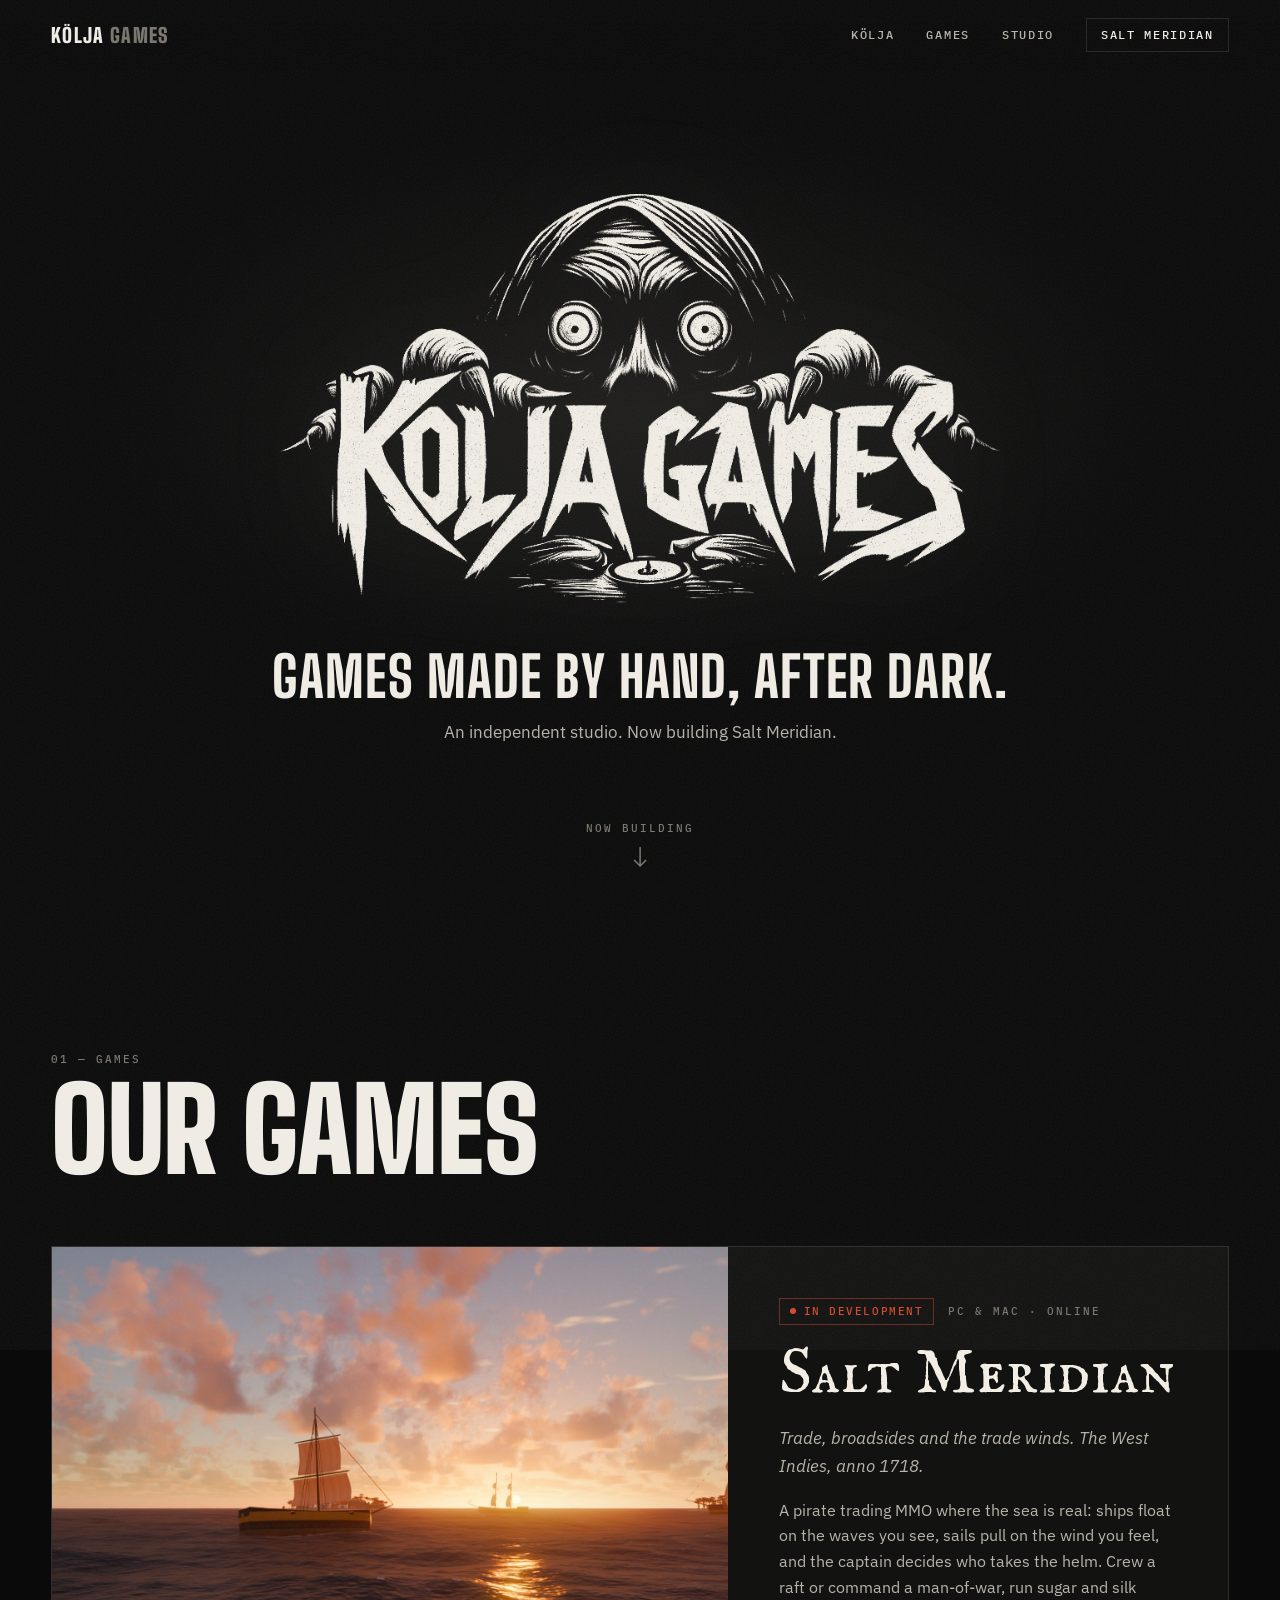
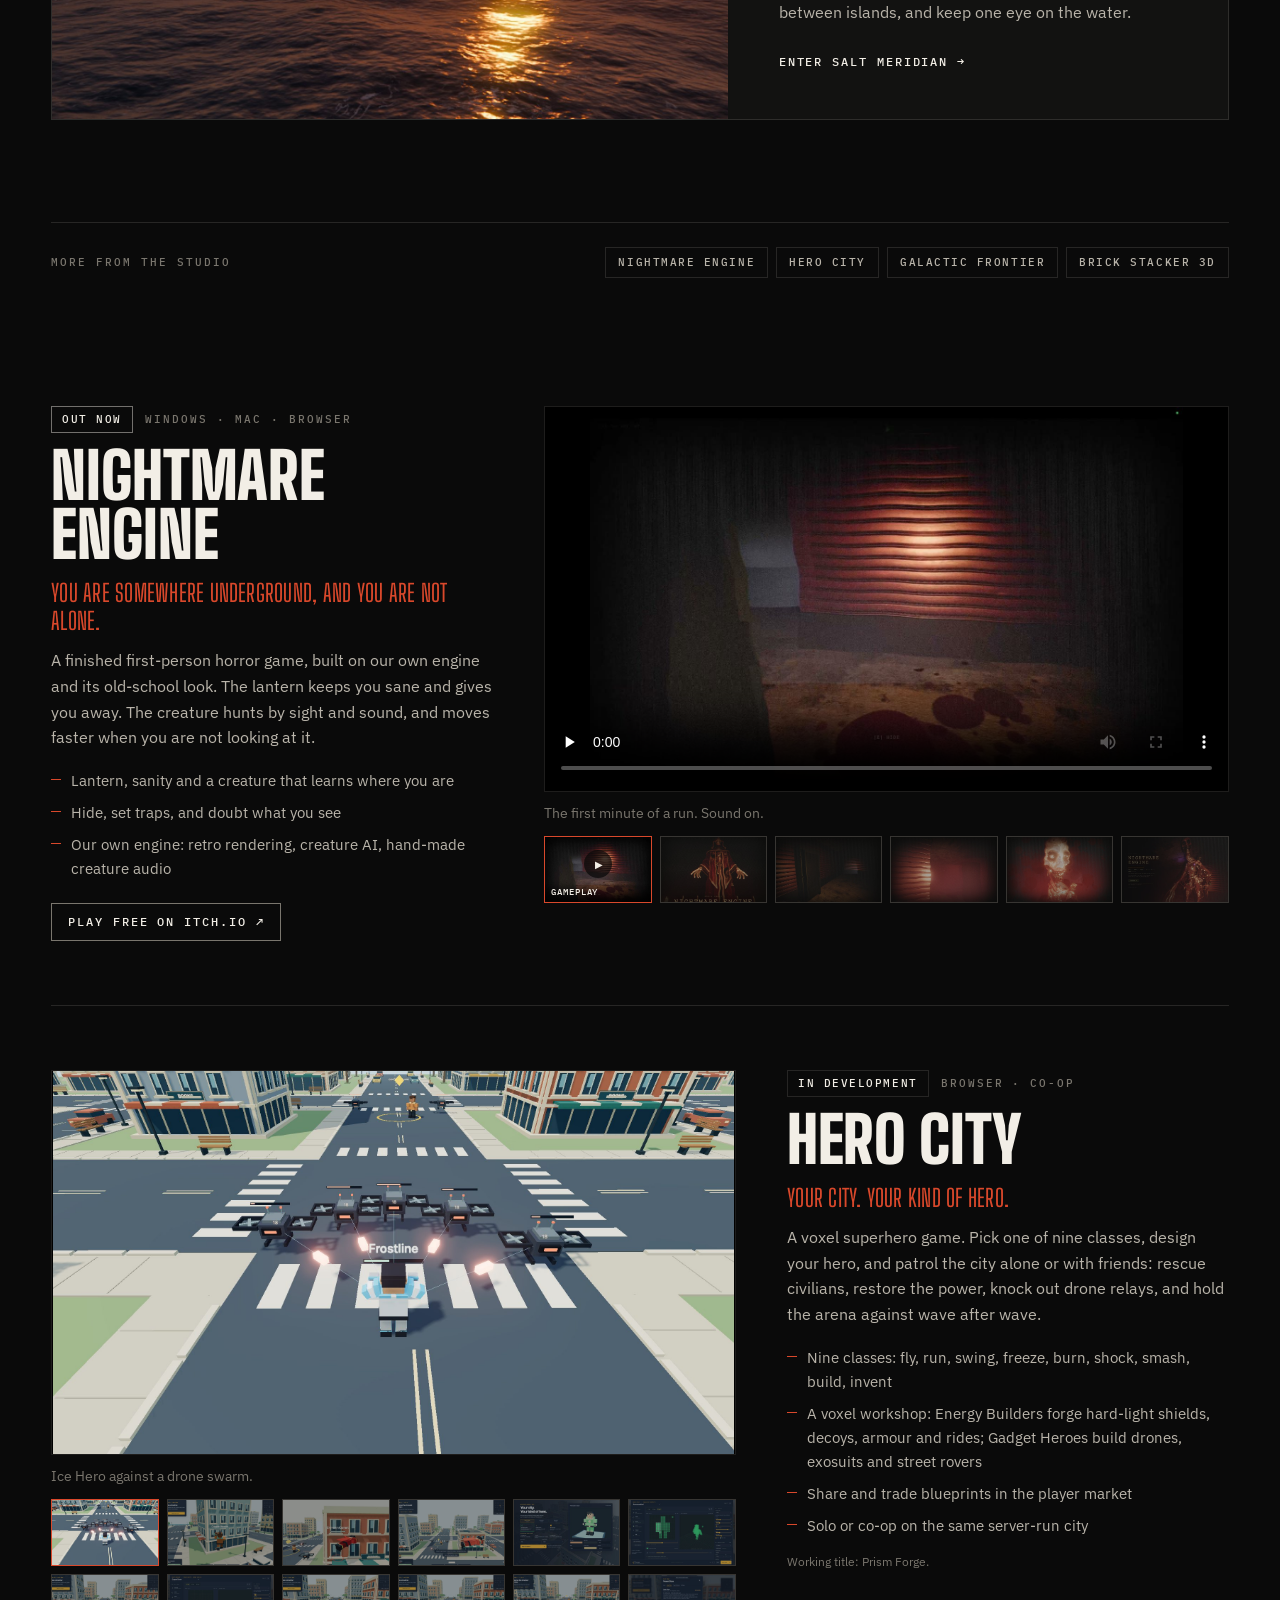
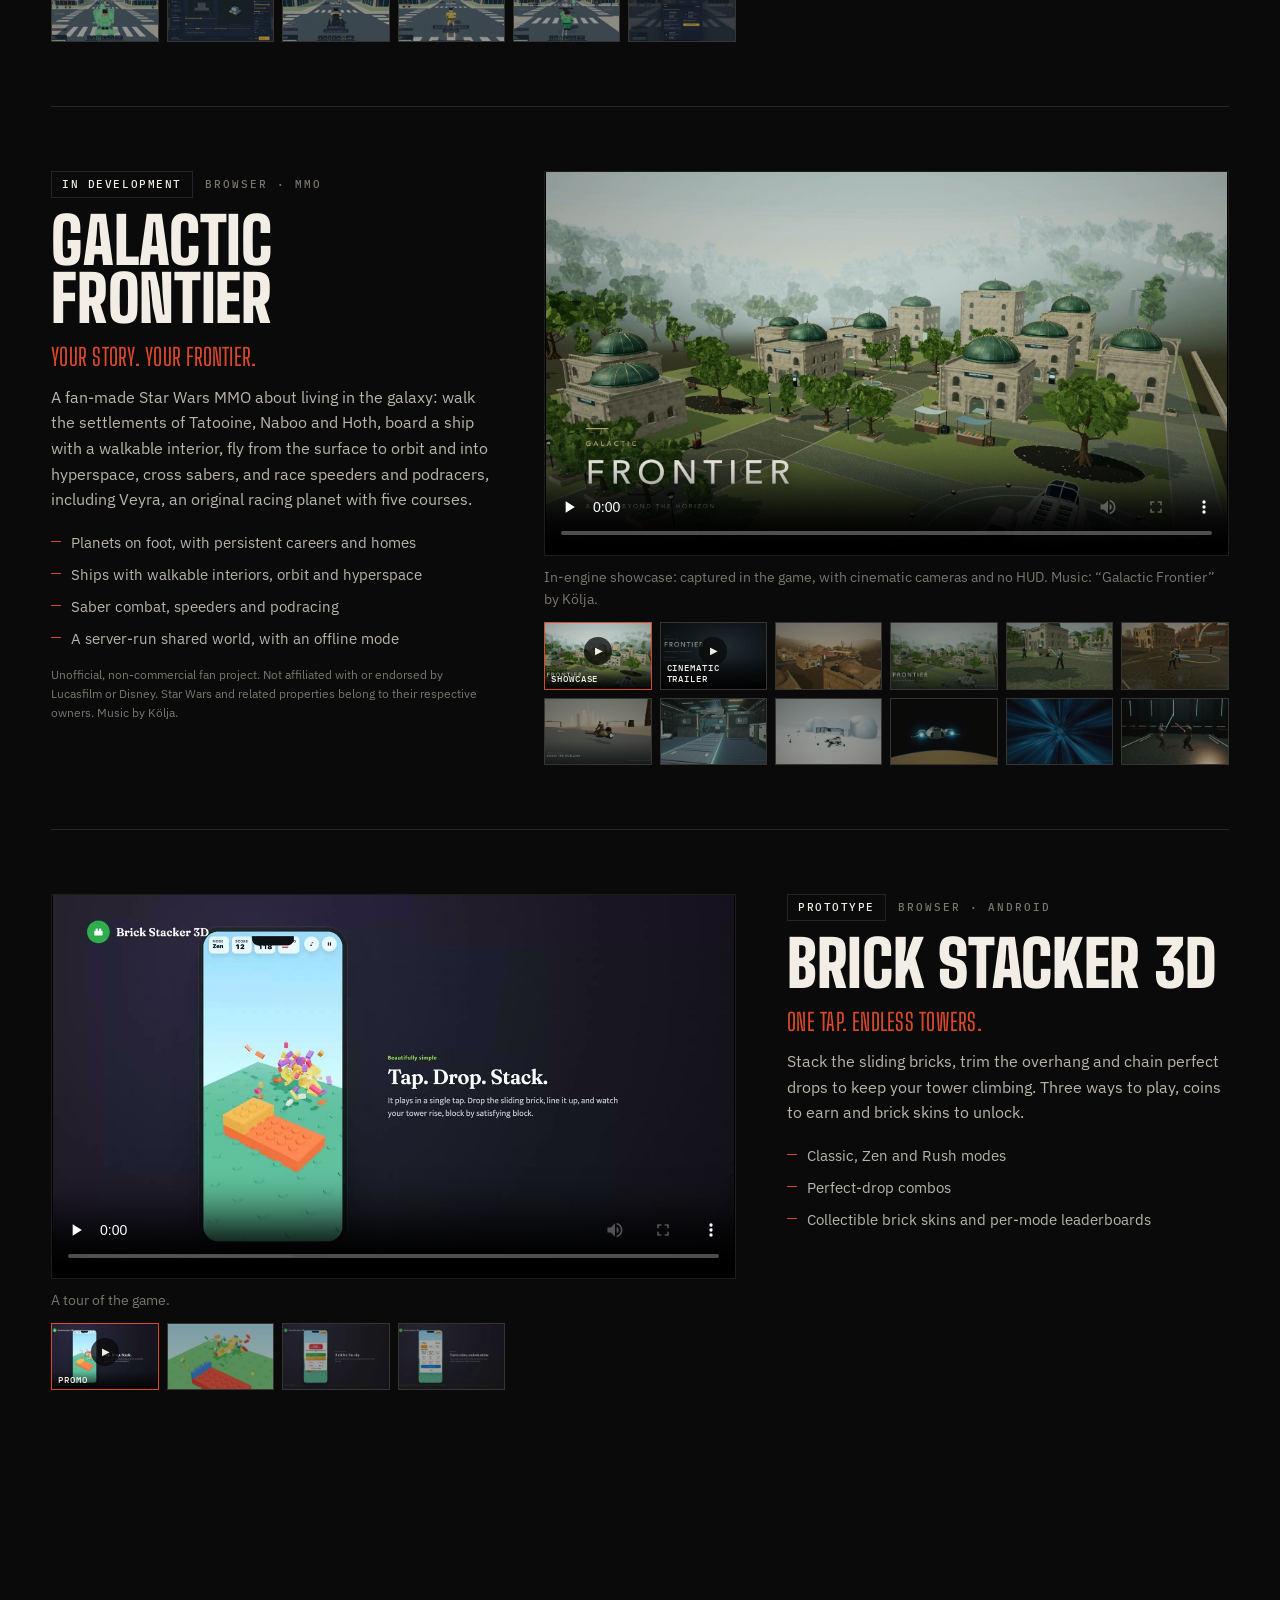
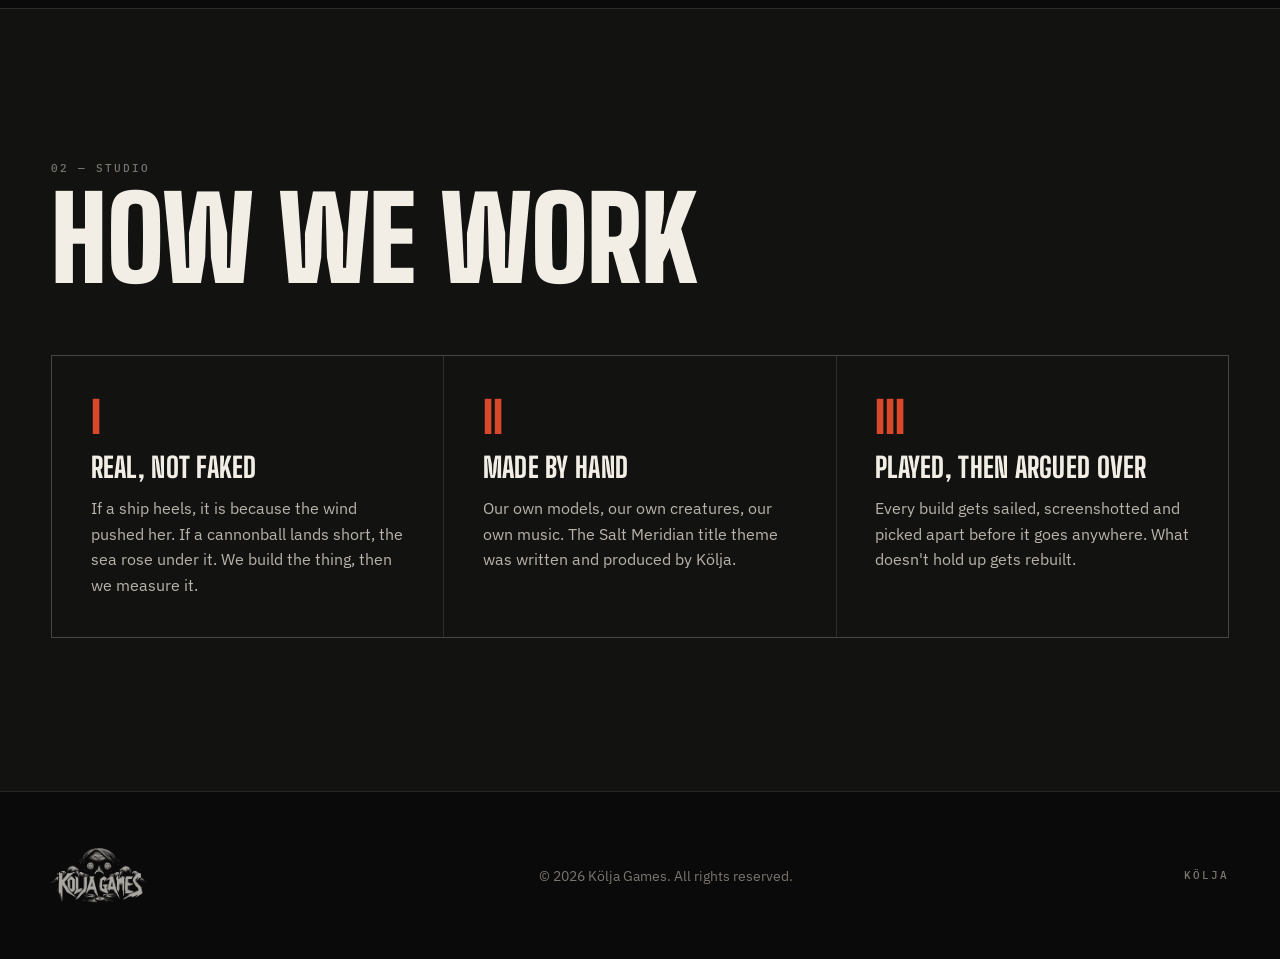
==== games/index.html @ cd52a969 "Kölja homepage: the record plays the label's releases; label at /records/, games at /games/ - /: new" ====
<!doctype html>
<html lang="en">
<head>
<meta charset="utf-8">
<meta name="viewport" content="width=device-width, initial-scale=1">
<title>Kölja Games</title>
<meta name="description" content="Kölja Games is an independent game studio. Now building Salt Meridian, a pirate trading MMO set in the West Indies of 1718. Also: Nightmare Engine, out now.">
<meta property="og:title" content="Kölja Games">
<meta property="og:description" content="Independent games, made by hand, after dark. Now building Salt Meridian.">
<meta property="og:image" content="assets/brand/og.jpg">
<meta name="theme-color" content="#0a0a0a">
<link rel="icon" href="assets/brand/favicon.png">
<link rel="preconnect" href="https://fonts.googleapis.com">
<link rel="preconnect" href="https://fonts.gstatic.com" crossorigin>
<link href="https://fonts.googleapis.com/css2?family=Big+Shoulders+Display:wght@500;800;900&family=IBM+Plex+Mono:wght@400;500&family=IBM+Plex+Sans:ital,wght@0,400;0,500;1,400&display=swap" rel="stylesheet">
<link rel="stylesheet" href="assets/studio.css">
</head>
<body>
<div class="grain" aria-hidden="true"></div>

<header class="nav">
  <a class="nav__mark" href="./">Kölja<span>Games</span></a>
  <nav>
    <a href="../">Kölja</a>
    <a href="#games">Games</a>
    <a href="#studio">Studio</a>
    <a href="salt-meridian/" class="nav__cta">Salt Meridian</a>
  </nav>
</header>

<main>
  <section class="hero" aria-label="Kölja Games">
    <img class="hero__logo" src="assets/brand/kolja-games-logo.png" alt="Kölja Games" width="865" height="492">
    <p class="hero__line">Games made by hand, after dark.</p>
    <p class="hero__sub">An independent studio. Now building Salt Meridian.</p>
    <a class="hero__down" href="#games" aria-label="Scroll to games">
      <span class="label">Now building</span>
      <svg width="14" height="22" viewBox="0 0 14 22" aria-hidden="true"><path d="M7 1v19M1 14l6 6 6-6" fill="none" stroke="currentColor" stroke-width="1.5"/></svg>
    </a>
  </section>

  <section id="games" class="games">
    <div class="section-head">
      <span class="label">01 — Games</span>
      <h2>Our games</h2>
    </div>

    <a class="feature" href="salt-meridian/">
      <div class="feature__media">
        <img src="salt-meridian/media/shots/dusk.jpg" alt="A sloop under sail at dusk, more ships on the horizon" loading="lazy">
      </div>
      <div class="feature__body">
        <div class="feature__meta">
          <span class="chip chip--live">In development</span>
          <span class="label">PC &amp; Mac · Online</span>
        </div>
        <h3 class="feature__title">Salt Meridian</h3>
        <p class="feature__tag">Trade, broadsides and the trade winds. The West Indies, anno&nbsp;1718.</p>
        <p class="feature__text">A pirate trading MMO where the sea is real: ships float on the waves you see, sails pull on the wind you feel, and the captain decides who takes the helm. Crew a raft or command a man-of-war, run sugar and silk between islands, and keep one eye on the water.</p>
        <span class="feature__go">Enter Salt Meridian <span aria-hidden="true">→</span></span>
      </div>
    </a>

    <div class="more">
      <div class="more__head"><span class="label">More from the studio</span>
        <nav class="more__nav" aria-label="Games"><a href="#nightmare-engine">Nightmare Engine</a><a href="#hero-city">Hero City</a><a href="#galactic-frontier">Galactic Frontier</a><a href="#brick-stacker">Brick Stacker 3D</a></nav>
      </div>
      <article class="game" id="nightmare-engine">
        <div class="game__info">
          <div class="game__meta"><span class="chip chip--done">Out now</span><span class="label">Windows · Mac · Browser</span></div>
          <h3 class="game__title">Nightmare Engine</h3>
          <p class="game__lede">You are somewhere underground, and you are not alone.</p>
          <p class="game__text">A finished first-person horror game, built on our own engine and its old-school look. The lantern keeps you sane and gives you away. The creature hunts by sight and sound, and moves faster when you are not looking at it.</p>
          <ul class="game__points"><li>Lantern, sanity and a creature that learns where you are</li><li>Hide, set traps, and doubt what you see</li><li>Our own engine: retro rendering, creature AI, hand-made creature audio</li></ul>
          <a class="game__go" href="https://koljagames.itch.io/nightmare-engine" target="_blank" rel="noopener">Play free on itch.io <span aria-hidden="true">↗</span></a>
        </div>
        <div class="game__media" data-viewer>
          <div class="viewer"><video controls playsinline preload="none" poster="assets/games/nightmare-engine/video-poster.jpg"><source src="assets/games/nightmare-engine/gameplay.mp4" type="video/mp4"></video></div>
          <p class="viewer__cap">The first minute of a run. Sound on.</p>
          <div class="thumbs"><button class="thumb" type="button" data-type="vid" data-src="assets/games/nightmare-engine/gameplay.mp4" data-cap="The first minute of a run. Sound on." data-poster="assets/games/nightmare-engine/video-poster.jpg" aria-pressed="true" aria-label="Gameplay"><img src="assets/games/nightmare-engine/video-poster-sm.jpg" alt="" loading="lazy"><span class="thumb__play" aria-hidden="true">▶</span><span class="thumb__label">Gameplay</span></button><button class="thumb" type="button" data-type="img" data-src="assets/games/nightmare-engine/cover.jpg" data-cap="Key art." aria-pressed="false" aria-label="Key art."><img src="assets/games/nightmare-engine/cover-sm.jpg" alt="" loading="lazy"></button><button class="thumb" type="button" data-type="img" data-src="assets/games/nightmare-engine/screenshot-2.jpg" data-cap="Somewhere underground." aria-pressed="false" aria-label="Somewhere underground."><img src="assets/games/nightmare-engine/screenshot-2-sm.jpg" alt="" loading="lazy"></button><button class="thumb" type="button" data-type="img" data-src="assets/games/nightmare-engine/screenshot-3.jpg" data-cap="The lantern holds the dark back. Not for long." aria-pressed="false" aria-label="The lantern holds the dark back. Not for long."><img src="assets/games/nightmare-engine/screenshot-3-sm.jpg" alt="" loading="lazy"></button><button class="thumb" type="button" data-type="img" data-src="assets/games/nightmare-engine/screenshot-4.jpg" data-cap="It found you." aria-pressed="false" aria-label="It found you."><img src="assets/games/nightmare-engine/screenshot-4-sm.jpg" alt="" loading="lazy"></button><button class="thumb" type="button" data-type="img" data-src="assets/games/nightmare-engine/screenshot-1.jpg" data-cap="The title screen." aria-pressed="false" aria-label="The title screen."><img src="assets/games/nightmare-engine/screenshot-1-sm.jpg" alt="" loading="lazy"></button></div>
        </div>
      </article>
      <article class="game game--flip" id="hero-city">
        <div class="game__info">
          <div class="game__meta"><span class="chip">In development</span><span class="label">Browser · Co-op</span></div>
          <h3 class="game__title">Hero City</h3>
          <p class="game__lede">Your city. Your kind of hero.</p>
          <p class="game__text">A voxel superhero game. Pick one of nine classes, design your hero, and patrol the city alone or with friends: rescue civilians, restore the power, knock out drone relays, and hold the arena against wave after wave.</p>
          <ul class="game__points"><li>Nine classes: fly, run, swing, freeze, burn, shock, smash, build, invent</li><li>A voxel workshop: Energy Builders forge hard-light shields, decoys, armour and rides; Gadget Heroes build drones, exosuits and street rovers</li><li>Share and trade blueprints in the player market</li><li>Solo or co-op on the same server-run city</li></ul>
          <p class="game__fine">Working title: Prism Forge.</p>
        </div>
        <div class="game__media" data-viewer>
          <div class="viewer"><img src="assets/games/hero-city/freezing-breath.jpg" alt="Ice Hero against a drone swarm." loading="lazy"></div>
          <p class="viewer__cap">Ice Hero against a drone swarm.</p>
          <div class="thumbs"><button class="thumb" type="button" data-type="img" data-src="assets/games/hero-city/freezing-breath.jpg" data-cap="Ice Hero against a drone swarm." aria-pressed="true" aria-label="Ice Hero against a drone swarm."><img src="assets/games/hero-city/freezing-breath-sm.jpg" alt="" loading="lazy"></button><button class="thumb" type="button" data-type="img" data-src="assets/games/hero-city/web-swing.jpg" data-cap="Web Slinger: anchor to a building, swing, let go." aria-pressed="false" aria-label="Web Slinger: anchor to a building, swing, let go."><img src="assets/games/hero-city/web-swing-sm.jpg" alt="" loading="lazy"></button><button class="thumb" type="button" data-type="img" data-src="assets/games/hero-city/dive-bomb.jpg" data-cap="Flying Hero, Dive Bomb." aria-pressed="false" aria-label="Flying Hero, Dive Bomb."><img src="assets/games/hero-city/dive-bomb-sm.jpg" alt="" loading="lazy"></button><button class="thumb" type="button" data-type="img" data-src="assets/games/hero-city/flight.jpg" data-cap="Flight over Brightwater City." aria-pressed="false" aria-label="Flight over Brightwater City."><img src="assets/games/hero-city/flight-sm.jpg" alt="" loading="lazy"></button><button class="thumb" type="button" data-type="img" data-src="assets/games/hero-city/creator.jpg" data-cap="The character creator." aria-pressed="false" aria-label="The character creator."><img src="assets/games/hero-city/creator-sm.jpg" alt="" loading="lazy"></button><button class="thumb" type="button" data-type="img" data-src="assets/games/hero-city/forge.jpg" data-cap="The voxel workshop: draw a construct slice by slice, animate it, give it damage, lifetime and gravity." aria-pressed="false" aria-label="The voxel workshop: draw a construct slice by slice, animate it, give it damage, lifetime and gravity."><img src="assets/games/hero-city/forge-sm.jpg" alt="" loading="lazy"></button><button class="thumb" type="button" data-type="img" data-src="assets/games/hero-city/construct-ride.jpg" data-cap="A hard-light construct ride." aria-pressed="false" aria-label="A hard-light construct ride."><img src="assets/games/hero-city/construct-ride-sm.jpg" alt="" loading="lazy"></button><button class="thumb" type="button" data-type="img" data-src="assets/games/hero-city/gadget-workshop.jpg" data-cap="Gadget Hero workshop: a street rover." aria-pressed="false" aria-label="Gadget Hero workshop: a street rover."><img src="assets/games/hero-city/gadget-workshop-sm.jpg" alt="" loading="lazy"></button><button class="thumb" type="button" data-type="img" data-src="assets/games/hero-city/driving.jpg" data-cap="Driving the rover through the city." aria-pressed="false" aria-label="Driving the rover through the city."><img src="assets/games/hero-city/driving-sm.jpg" alt="" loading="lazy"></button><button class="thumb" type="button" data-type="img" data-src="assets/games/hero-city/speedster.jpg" data-cap="Speedster." aria-pressed="false" aria-label="Speedster."><img src="assets/games/hero-city/speedster-sm.jpg" alt="" loading="lazy"></button><button class="thumb" type="button" data-type="img" data-src="assets/games/hero-city/co-op.jpg" data-cap="Co-op: two heroes, one patrol." aria-pressed="false" aria-label="Co-op: two heroes, one patrol."><img src="assets/games/hero-city/co-op-sm.jpg" alt="" loading="lazy"></button><button class="thumb" type="button" data-type="img" data-src="assets/games/hero-city/store.jpg" data-cap="The blueprint market." aria-pressed="false" aria-label="The blueprint market."><img src="assets/games/hero-city/store-sm.jpg" alt="" loading="lazy"></button></div>
        </div>
      </article>
      <article class="game" id="galactic-frontier">
        <div class="game__info">
          <div class="game__meta"><span class="chip">In development</span><span class="label">Browser · MMO</span></div>
          <h3 class="game__title">Galactic Frontier</h3>
          <p class="game__lede">Your story. Your frontier.</p>
          <p class="game__text">A fan-made Star Wars MMO about living in the galaxy: walk the settlements of Tatooine, Naboo and Hoth, board a ship with a walkable interior, fly from the surface to orbit and into hyperspace, cross sabers, and race speeders and podracers, including Veyra, an original racing planet with five courses.</p>
          <ul class="game__points"><li>Planets on foot, with persistent careers and homes</li><li>Ships with walkable interiors, orbit and hyperspace</li><li>Saber combat, speeders and podracing</li><li>A server-run shared world, with an offline mode</li></ul>
          <p class="game__fine">Unofficial, non-commercial fan project. Not affiliated with or endorsed by Lucasfilm or Disney. Star Wars and related properties belong to their respective owners. Music by Kölja.</p>
        </div>
        <div class="game__media" data-viewer>
          <div class="viewer"><video controls playsinline preload="none" poster="assets/games/galactic-frontier/poster.jpg"><source src="assets/games/galactic-frontier/showcase.mp4" type="video/mp4"></video></div>
          <p class="viewer__cap">In-engine showcase: captured in the game, with cinematic cameras and no HUD. Music: “Galactic Frontier” by Kölja.</p>
          <div class="thumbs"><button class="thumb" type="button" data-type="vid" data-src="assets/games/galactic-frontier/showcase.mp4" data-cap="In-engine showcase: captured in the game, with cinematic cameras and no HUD. Music: “Galactic Frontier” by Kölja." data-poster="assets/games/galactic-frontier/poster.jpg" aria-pressed="true" aria-label="Showcase"><img src="assets/games/galactic-frontier/poster-sm.jpg" alt="" loading="lazy"><span class="thumb__play" aria-hidden="true">▶</span><span class="thumb__label">Showcase</span></button><button class="thumb" type="button" data-type="vid" data-src="assets/games/galactic-frontier/cinematic-trailer.mp4" data-cap="Cinematic trailer: a vision piece made with the game’s art. Some scenes are staged for film and are not current gameplay. Music: “Hyperdrive Duel” by Kölja." data-poster="assets/games/galactic-frontier/cinematic-poster.jpg" aria-pressed="false" aria-label="Cinematic trailer"><img src="assets/games/galactic-frontier/cinematic-poster-sm.jpg" alt="" loading="lazy"><span class="thumb__play" aria-hidden="true">▶</span><span class="thumb__label">Cinematic trailer</span></button><button class="thumb" type="button" data-type="img" data-src="assets/games/galactic-frontier/desert-town.jpg" data-cap="A desert settlement." aria-pressed="false" aria-label="A desert settlement."><img src="assets/games/galactic-frontier/desert-town-sm.jpg" alt="" loading="lazy"></button><button class="thumb" type="button" data-type="img" data-src="assets/games/galactic-frontier/naboo.jpg" data-cap="Naboo." aria-pressed="false" aria-label="Naboo."><img src="assets/games/galactic-frontier/naboo-sm.jpg" alt="" loading="lazy"></button><button class="thumb" type="button" data-type="img" data-src="assets/games/galactic-frontier/saber.jpg" data-cap="Saber drawn in the plaza." aria-pressed="false" aria-label="Saber drawn in the plaza."><img src="assets/games/galactic-frontier/saber-sm.jpg" alt="" loading="lazy"></button><button class="thumb" type="button" data-type="img" data-src="assets/games/galactic-frontier/sparring.jpg" data-cap="The sparring court." aria-pressed="false" aria-label="The sparring court."><img src="assets/games/galactic-frontier/sparring-sm.jpg" alt="" loading="lazy"></button><button class="thumb" type="button" data-type="img" data-src="assets/games/galactic-frontier/speeder.jpg" data-cap="Speeders." aria-pressed="false" aria-label="Speeders."><img src="assets/games/galactic-frontier/speeder-sm.jpg" alt="" loading="lazy"></button><button class="thumb" type="button" data-type="img" data-src="assets/games/galactic-frontier/ship-interior.jpg" data-cap="Aboard: the ship’s walkable interior." aria-pressed="false" aria-label="Aboard: the ship’s walkable interior."><img src="assets/games/galactic-frontier/ship-interior-sm.jpg" alt="" loading="lazy"></button><button class="thumb" type="button" data-type="img" data-src="assets/games/galactic-frontier/ice-world.jpg" data-cap="Hoth." aria-pressed="false" aria-label="Hoth."><img src="assets/games/galactic-frontier/ice-world-sm.jpg" alt="" loading="lazy"></button><button class="thumb" type="button" data-type="img" data-src="assets/games/galactic-frontier/orbit.jpg" data-cap="In orbit." aria-pressed="false" aria-label="In orbit."><img src="assets/games/galactic-frontier/orbit-sm.jpg" alt="" loading="lazy"></button><button class="thumb" type="button" data-type="img" data-src="assets/games/galactic-frontier/hyperspace.jpg" data-cap="Hyperspace." aria-pressed="false" aria-label="Hyperspace."><img src="assets/games/galactic-frontier/hyperspace-sm.jpg" alt="" loading="lazy"></button><button class="thumb" type="button" data-type="img" data-src="assets/games/galactic-frontier/duel.jpg" data-cap="From the cinematic trailer." aria-pressed="false" aria-label="From the cinematic trailer."><img src="assets/games/galactic-frontier/duel-sm.jpg" alt="" loading="lazy"></button></div>
        </div>
      </article>
      <article class="game game--flip" id="brick-stacker">
        <div class="game__info">
          <div class="game__meta"><span class="chip">Prototype</span><span class="label">Browser · Android</span></div>
          <h3 class="game__title">Brick Stacker 3D</h3>
          <p class="game__lede">One tap. Endless towers.</p>
          <p class="game__text">Stack the sliding bricks, trim the overhang and chain perfect drops to keep your tower climbing. Three ways to play, coins to earn and brick skins to unlock.</p>
          <ul class="game__points"><li>Classic, Zen and Rush modes</li><li>Perfect-drop combos</li><li>Collectible brick skins and per-mode leaderboards</li></ul>
        </div>
        <div class="game__media" data-viewer>
          <div class="viewer"><video controls playsinline preload="none" poster="assets/games/brick-stacker/tap-drop-stack.jpg"><source src="assets/games/brick-stacker/promo.mp4" type="video/mp4"></video></div>
          <p class="viewer__cap">A tour of the game.</p>
          <div class="thumbs"><button class="thumb" type="button" data-type="vid" data-src="assets/games/brick-stacker/promo.mp4" data-cap="A tour of the game." data-poster="assets/games/brick-stacker/tap-drop-stack.jpg" aria-pressed="true" aria-label="Promo"><img src="assets/games/brick-stacker/tap-drop-stack-sm.jpg" alt="" loading="lazy"><span class="thumb__play" aria-hidden="true">▶</span><span class="thumb__label">Promo</span></button><button class="thumb" type="button" data-type="img" data-src="assets/games/brick-stacker/stack.jpg" data-cap="Tap. Drop. Stack." aria-pressed="false" aria-label="Tap. Drop. Stack."><img src="assets/games/brick-stacker/stack-sm.jpg" alt="" loading="lazy"></button><button class="thumb" type="button" data-type="img" data-src="assets/games/brick-stacker/menu.jpg" data-cap="The title screen." aria-pressed="false" aria-label="The title screen."><img src="assets/games/brick-stacker/menu-sm.jpg" alt="" loading="lazy"></button><button class="thumb" type="button" data-type="img" data-src="assets/games/brick-stacker/skins.jpg" data-cap="Brick skins." aria-pressed="false" aria-label="Brick skins."><img src="assets/games/brick-stacker/skins-sm.jpg" alt="" loading="lazy"></button></div>
        </div>
      </article>
    </div>
  </section>

  <section id="studio" class="studio">
    <div class="section-head">
      <span class="label">02 — Studio</span>
      <h2>How we work</h2>
    </div>
    <div class="tenets">
      <article>
        <span class="tenet__n">I</span>
        <h3>Real, not faked</h3>
        <p>If a ship heels, it is because the wind pushed her. If a cannonball lands short, the sea rose under it. We build the thing, then we measure it.</p>
      </article>
      <article>
        <span class="tenet__n">II</span>
        <h3>Made by hand</h3>
        <p>Our own models, our own creatures, our own music. The Salt Meridian title theme was written and produced by Kölja.</p>
      </article>
      <article>
        <span class="tenet__n">III</span>
        <h3>Played, then argued over</h3>
        <p>Every build gets sailed, screenshotted and picked apart before it goes anywhere. What doesn't hold up gets rebuilt.</p>
      </article>
    </div>
  </section>
</main>

<footer class="foot">
  <img src="assets/brand/kolja-games-logo.png" alt="" width="120" height="68" aria-hidden="true">
  <p>© 2026 Kölja Games. All rights reserved.</p>
  <a class="label" href="../">Kölja</a>
</footer>
<div class="lightbox" id="lightbox" hidden>
  <button class="lightbox__close" type="button" aria-label="Close">×</button>
  <button class="lightbox__nav lightbox__prev" type="button" aria-label="Previous">‹</button>
  <img alt="">
  <p class="lightbox__cap"></p>
  <button class="lightbox__nav lightbox__next" type="button" aria-label="Next">›</button>
</div>
<script src="assets/studio.js"></script>
</body>
</html>
---- games/assets/studio.css ----
:root {
  --ink: #0a0a0a;
  --ink-2: #121211;
  --ink-3: #1c1b19;
  --bone: #f2eee6;
  --bone-2: #b9b4aa;
  --bone-3: #7a766e;
  --ember: #d9482b;
  --line: rgba(242, 238, 230, 0.12);
  --display: "Big Shoulders Display", "Arial Narrow", sans-serif;
  --sans: "IBM Plex Sans", system-ui, sans-serif;
  --mono: "IBM Plex Mono", ui-monospace, monospace;
  --gutter: clamp(16px, 4vw, 56px);
  --max: 1280px;
  color-scheme: dark;
}

* { box-sizing: border-box; margin: 0; padding: 0; }
html { scroll-behavior: smooth; }
body {
  background: var(--ink);
  color: var(--bone);
  font: 400 17px/1.6 var(--sans);
  -webkit-font-smoothing: antialiased;
  overflow-x: hidden;
}
img { display: block; max-width: 100%; }
a { color: inherit; text-decoration: none; }
:focus-visible { outline: 2px solid var(--ember); outline-offset: 3px; }

/* film grain over everything, very light */
.grain {
  position: fixed; inset: -50%;
  pointer-events: none; z-index: 50; opacity: .07;
  background-image: url("data:image/svg+xml,%3Csvg xmlns='http://www.w3.org/2000/svg' width='160' height='160'%3E%3Cfilter id='n'%3E%3CfeTurbulence type='fractalNoise' baseFrequency='.9' numOctaves='3' stitchTiles='stitch'/%3E%3C/filter%3E%3Crect width='100%25' height='100%25' filter='url(%23n)'/%3E%3C/svg%3E");
  animation: grain 1s steps(4) infinite;
}
@keyframes grain {
  0% { transform: translate(0, 0); } 25% { transform: translate(-3%, 2%); }
  50% { transform: translate(2%, -3%); } 75% { transform: translate(-2%, -1%); }
}

.label {
  font: 500 11px/1 var(--mono);
  letter-spacing: .18em;
  text-transform: uppercase;
  color: var(--bone-3);
}

/* nav */
.nav {
  position: fixed; inset: 0 0 auto; z-index: 40;
  display: flex; align-items: center; justify-content: space-between;
  padding: 18px var(--gutter);
  background: linear-gradient(var(--ink) 30%, transparent);
}
.nav__mark {
  font: 900 20px/1 var(--display);
  letter-spacing: .06em; text-transform: uppercase;
}
.nav__mark span { color: var(--bone-3); margin-left: .3em; }
.nav nav { display: flex; gap: clamp(14px, 3vw, 32px); align-items: center; }
.nav nav a { font: 500 12px/1 var(--mono); letter-spacing: .14em; text-transform: uppercase; color: var(--bone-2); transition: color .2s; }
.nav nav a:hover { color: var(--bone); }
.nav .nav__cta { color: var(--bone); border: 1px solid var(--line); padding: 10px 14px; }
.nav .nav__cta:hover { border-color: var(--bone); }

/* hero */
.hero {
  min-height: 100svh;
  display: flex; flex-direction: column; align-items: center; justify-content: center;
  text-align: center;
  padding: 120px var(--gutter) 80px;
  position: relative;
  background: radial-gradient(ellipse 60% 45% at 50% 45%, #1a1917 0%, var(--ink) 70%);
}
.hero__logo {
  width: min(720px, 88vw); height: auto;
  filter: drop-shadow(0 0 60px rgba(242, 238, 230, .06));
  animation: rise 1.4s cubic-bezier(.2, .7, .1, 1) both;
}
.hero__line {
  margin-top: clamp(28px, 5vh, 48px);
  font: 800 clamp(30px, 5vw, 56px)/1 var(--display);
  text-transform: uppercase; letter-spacing: .02em;
  animation: rise 1.4s .25s cubic-bezier(.2, .7, .1, 1) both;
}
.hero__sub {
  margin-top: 14px; color: var(--bone-2);
  animation: rise 1.4s .4s cubic-bezier(.2, .7, .1, 1) both;
}
.hero__down {
  position: absolute; bottom: 32px; left: 50%; transform: translateX(-50%);
  display: flex; flex-direction: column; align-items: center; gap: 12px; color: var(--bone-3);
}
.hero__down svg { animation: bob 2.4s ease-in-out infinite; }
@keyframes rise { from { opacity: 0; transform: translateY(18px); } }
@keyframes bob { 50% { transform: translateY(6px); } }

/* sections */
section { padding: clamp(80px, 12vw, 160px) var(--gutter); }
.section-head { max-width: var(--max); margin: 0 auto clamp(36px, 5vw, 64px); display: grid; gap: 14px; }
.section-head h2 {
  font: 900 clamp(48px, 9vw, 120px)/.9 var(--display);
  text-transform: uppercase; letter-spacing: -.005em;
}

/* featured game */
.feature {
  max-width: var(--max); margin: 0 auto;
  display: grid; grid-template-columns: 1.35fr 1fr;
  background: var(--ink-2); border: 1px solid var(--line);
  transition: border-color .3s;
}
.feature:hover { border-color: rgba(242, 238, 230, .35); }
.feature__media { overflow: hidden; min-height: 380px; }
.feature__media img { width: 100%; height: 100%; object-fit: cover; transition: transform 1.2s cubic-bezier(.2, .7, .1, 1); }
.feature:hover .feature__media img { transform: scale(1.04); }
.feature__body { padding: clamp(28px, 4vw, 52px); display: flex; flex-direction: column; gap: 18px; }
.feature__meta { display: flex; flex-wrap: wrap; gap: 14px; align-items: center; }
.chip { font: 500 11px/1 var(--mono); letter-spacing: .14em; text-transform: uppercase; padding: 7px 10px; border: 1px solid var(--line); }
.chip--live { color: var(--ember); border-color: rgba(217, 72, 43, .45); }
.chip--live::before { content: ""; display: inline-block; width: 6px; height: 6px; border-radius: 50%; background: var(--ember); margin-right: 8px; vertical-align: 1px; animation: pulse 2s infinite; }
@keyframes pulse { 50% { opacity: .3; } }
.feature__title {
  /* the game keeps its own face, even here */
  font: 400 clamp(40px, 5vw, 64px)/1 "IM FELL English SC", Georgia, serif;
  letter-spacing: .01em;
}
@font-face { font-family: "IM FELL English SC"; src: url("../salt-meridian/fonts/IMFeENsc28P.ttf") format("truetype"); font-display: swap; }
.feature__tag { font-style: italic; color: var(--bone-2); }
.feature__text { color: var(--bone-2); font-size: 16px; }
.feature__go { margin-top: auto; padding-top: 12px; font: 500 12px/1 var(--mono); letter-spacing: .16em; text-transform: uppercase; }
.feature__go span { display: inline-block; transition: transform .3s; }
.feature:hover .feature__go span { transform: translateX(6px); }

.more { max-width: var(--max); margin: clamp(64px, 8vw, 112px) auto 0; }
.more__head { border-top: 1px solid var(--line); padding-top: 24px; margin-bottom: clamp(36px, 5vw, 64px); display: flex; flex-wrap: wrap; gap: 16px 32px; align-items: baseline; justify-content: space-between; }
.more__nav { display: flex; flex-wrap: wrap; gap: 8px; }
.more__nav a { font: 500 11px/1 var(--mono); letter-spacing: .14em; text-transform: uppercase; color: var(--bone-2); border: 1px solid var(--line); padding: 9px 12px; transition: color .2s, border-color .2s; }
.more__nav a:hover { color: var(--bone); border-color: var(--bone-3); }

.game { display: grid; grid-template-columns: minmax(0, 1fr) minmax(0, 1.55fr); gap: clamp(28px, 4vw, 56px); align-items: start; padding: clamp(40px, 5vw, 72px) 0; border-bottom: 1px solid var(--line); scroll-margin-top: 72px; }
.game:last-child { border-bottom: 0; }
.game--flip { grid-template-columns: minmax(0, 1.55fr) minmax(0, 1fr); }
.game--flip .game__info { order: 2; }
.game__info { display: flex; flex-direction: column; gap: 14px; position: sticky; top: 88px; }
.game__meta { display: flex; flex-wrap: wrap; gap: 12px; align-items: center; }
.game__title { font: 900 clamp(40px, 5vw, 64px)/.92 var(--display); text-transform: uppercase; letter-spacing: -.005em; }
.game__lede { font: 500 clamp(20px, 2vw, 24px)/1.15 var(--display); text-transform: uppercase; color: var(--ember); letter-spacing: .01em; }
.game__text { color: var(--bone-2); font-size: 16px; }
.game__points { list-style: none; display: grid; gap: 8px; margin-top: 4px; }
.game__points li { position: relative; padding-left: 20px; color: var(--bone-2); font-size: 15px; }
.game__points li::before { content: ""; position: absolute; left: 0; top: .68em; width: 10px; height: 1px; background: var(--ember); }
.game__go { margin-top: 8px; align-self: flex-start; font: 500 12px/1 var(--mono); letter-spacing: .16em; text-transform: uppercase; border: 1px solid var(--bone-3); padding: 12px 16px; transition: background .2s, color .2s; }
.game__go:hover { background: var(--bone); color: var(--ink); }
.game__fine { font-size: 12px; color: var(--bone-3); }
.chip--done { color: var(--bone); border-color: rgba(242, 238, 230, .45); }

.viewer { aspect-ratio: 16 / 9; background: #000; border: 1px solid var(--line); overflow: hidden; cursor: zoom-in; }
.viewer:has(video) { cursor: default; }
.viewer img, .viewer video { width: 100%; height: 100%; object-fit: contain; display: block; }
.viewer__cap { margin-top: 10px; min-height: 1.5em; font-size: 14px; color: var(--bone-3); }
.thumbs { margin-top: 12px; display: grid; grid-template-columns: repeat(auto-fill, minmax(104px, 1fr)); gap: 8px; }
.thumb { position: relative; aspect-ratio: 16 / 10; padding: 0; border: 1px solid var(--line); background: var(--ink-3); cursor: pointer; overflow: hidden; }
.thumb img { width: 100%; height: 100%; object-fit: cover; opacity: .62; transition: opacity .2s; }
.thumb:hover img, .thumb[aria-pressed="true"] img { opacity: 1; }
.thumb[aria-pressed="true"] { border-color: var(--ember); box-shadow: inset 0 0 0 1px var(--ember); }
.thumb__play { position: absolute; left: 50%; top: 42%; transform: translate(-50%, -50%); width: 28px; height: 28px; border-radius: 50%; background: rgba(10, 10, 10, .75); color: var(--bone); font-size: 10px; display: grid; place-items: center; padding-left: 2px; }
.thumb__label { position: absolute; left: 0; right: 0; bottom: 0; padding: 4px 6px; background: linear-gradient(transparent, rgba(0, 0, 0, .85)); font: 500 9px/1.2 var(--mono); letter-spacing: .1em; text-transform: uppercase; color: var(--bone); text-align: left; }

/* lightbox */
.lightbox { position: fixed; inset: 0; z-index: 60; background: rgba(5, 5, 5, .95); display: grid; place-items: center; padding: 56px 16px; }
.lightbox[hidden] { display: none; }
.lightbox img { max-width: min(1700px, 100%); max-height: calc(100% - 40px); object-fit: contain; }
.lightbox__cap { position: absolute; bottom: 18px; left: 16px; right: 16px; text-align: center; font-size: 14px; color: var(--bone-2); }
.lightbox__close { position: absolute; top: 10px; right: 16px; font-size: 40px; line-height: 1; color: var(--bone-2); background: none; border: 0; cursor: pointer; }
.lightbox__nav { position: absolute; top: 50%; transform: translateY(-50%); font-size: 54px; line-height: 1; color: var(--bone-2); background: none; border: 0; cursor: pointer; padding: 12px; }
.lightbox__prev { left: 4px; } .lightbox__next { right: 4px; }
.lightbox button:hover { color: var(--bone); }

/* studio */
.studio { background: var(--ink-2); border-top: 1px solid var(--line); }
.tenets { max-width: var(--max); margin: 0 auto; display: grid; grid-template-columns: repeat(3, 1fr); gap: 1px; background: var(--line); border: 1px solid var(--line); }
.tenets article { background: var(--ink-2); padding: clamp(28px, 3vw, 40px); display: grid; gap: 14px; align-content: start; }
.tenet__n { font: 900 44px/1 var(--display); color: var(--ember); }
.tenets h3 { font: 800 28px/1.05 var(--display); text-transform: uppercase; letter-spacing: .01em; }
.tenets p { color: var(--bone-2); font-size: 16px; }
.kolja { max-width: var(--max); margin: clamp(56px, 7vw, 96px) auto 0; }
.kolja__lead { font: 500 clamp(24px, 3.2vw, 40px)/1.15 var(--display); text-transform: uppercase; max-width: 30ch; color: var(--bone-2); }

/* footer */
.foot {
  padding: 56px var(--gutter);
  display: flex; gap: 24px; align-items: center; justify-content: space-between; flex-wrap: wrap;
  border-top: 1px solid var(--line); color: var(--bone-3); font-size: 14px;
}
.foot img { width: 96px; height: auto; opacity: .7; }

@media (max-width: 860px) {
  .feature { grid-template-columns: 1fr; }
  .feature__media { min-height: 0; aspect-ratio: 16 / 9; }
  .game, .game--flip { grid-template-columns: 1fr; }
  .game--flip .game__info { order: 0; }
  .game__info { position: static; }
  .thumbs { grid-template-columns: repeat(auto-fill, minmax(76px, 1fr)); }
  .tenets { grid-template-columns: 1fr; }
  .nav nav a:not(.nav__cta) { display: none; }
}
@media (prefers-reduced-motion: reduce) {
  *, *::before, *::after { animation: none !important; transition: none !important; }
  html { scroll-behavior: auto; }
}

section[id] { scroll-margin-top: 56px; }
.kolja__lead a { color: var(--bone); text-decoration: underline; text-decoration-thickness: 1px; text-underline-offset: 4px; }
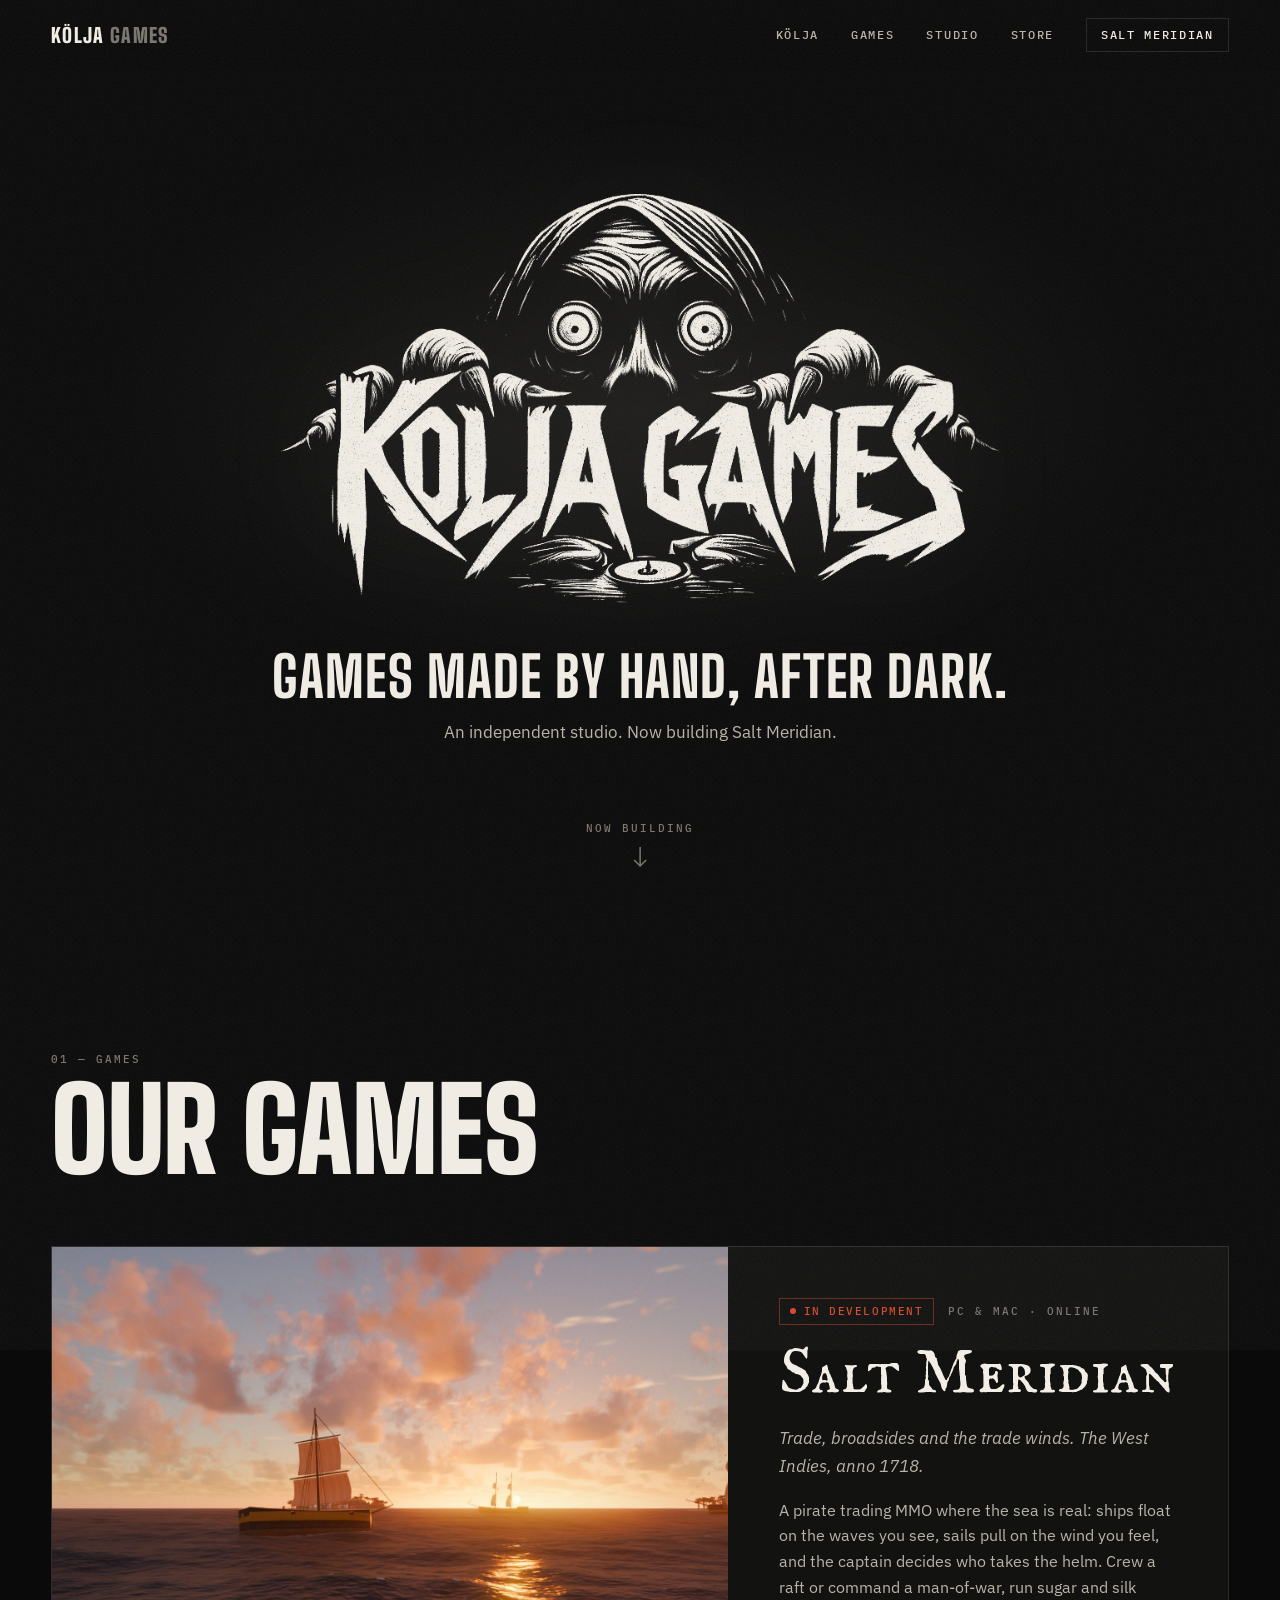
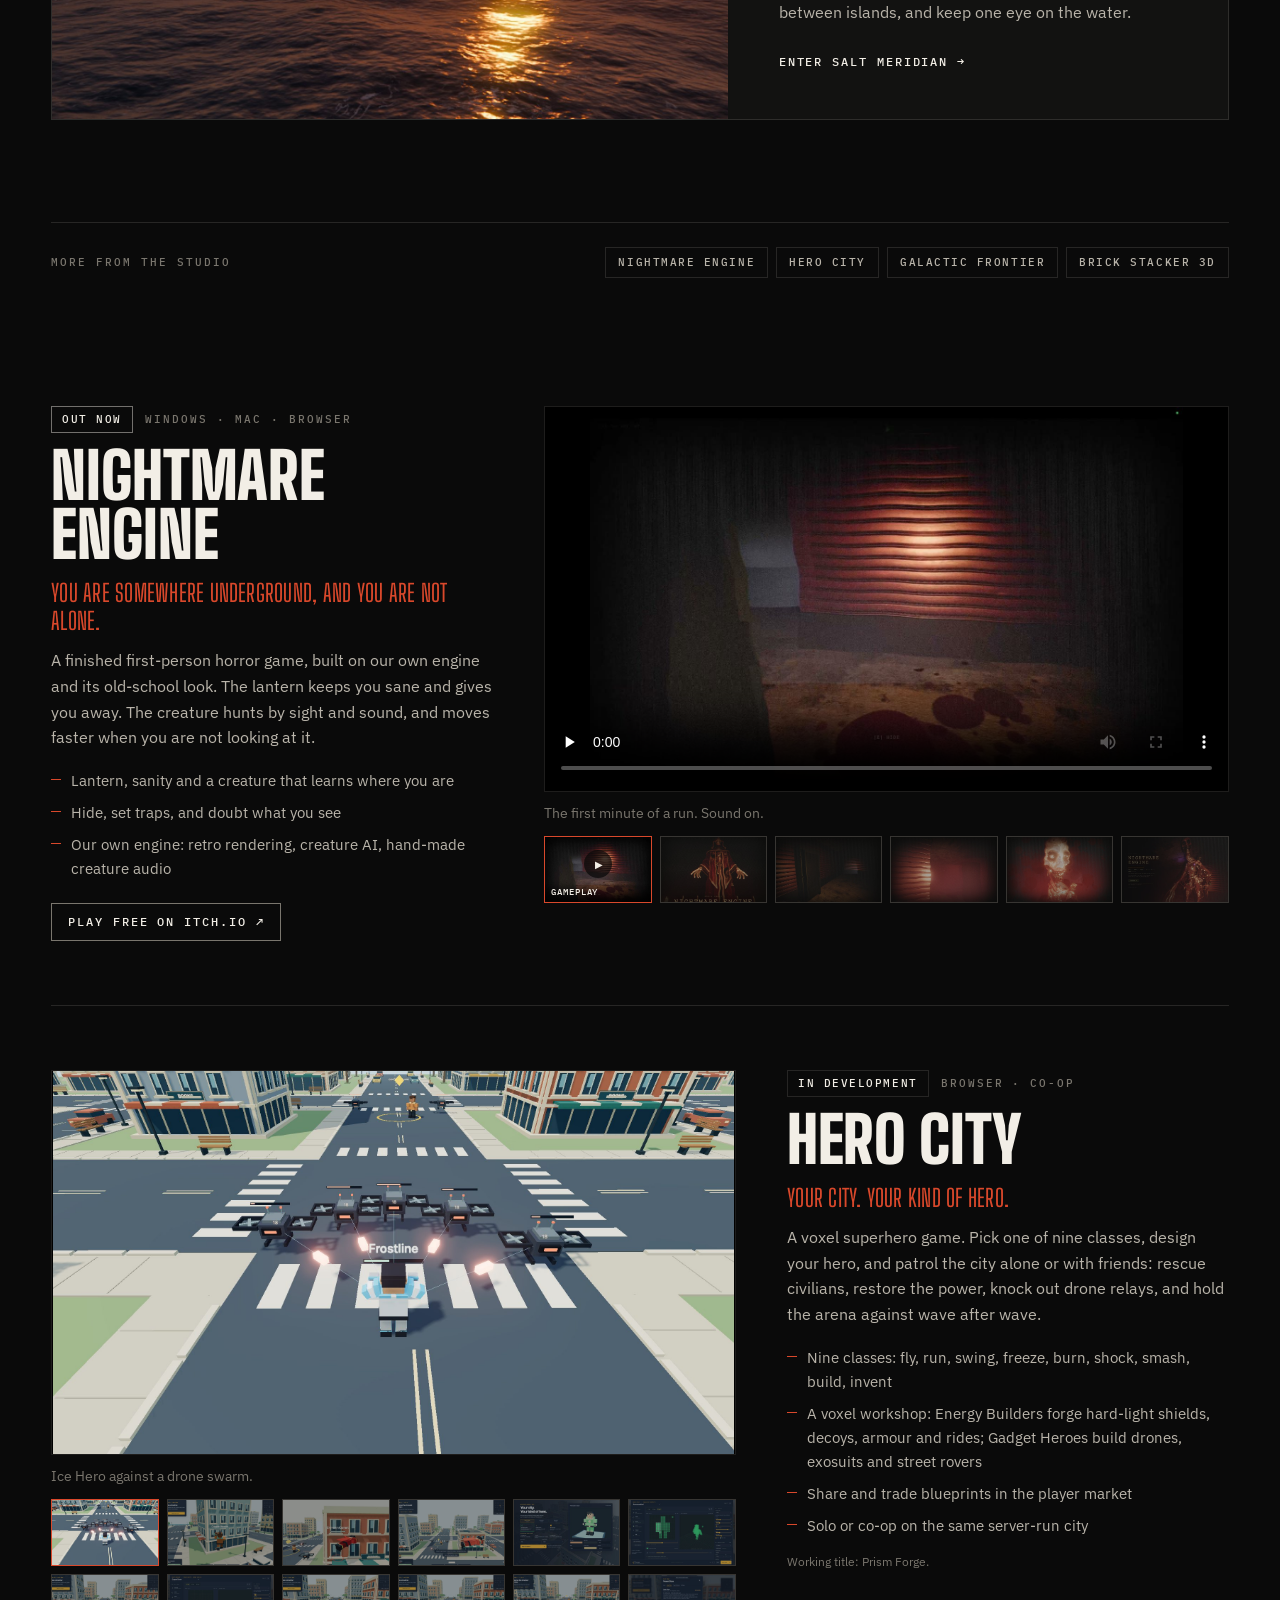
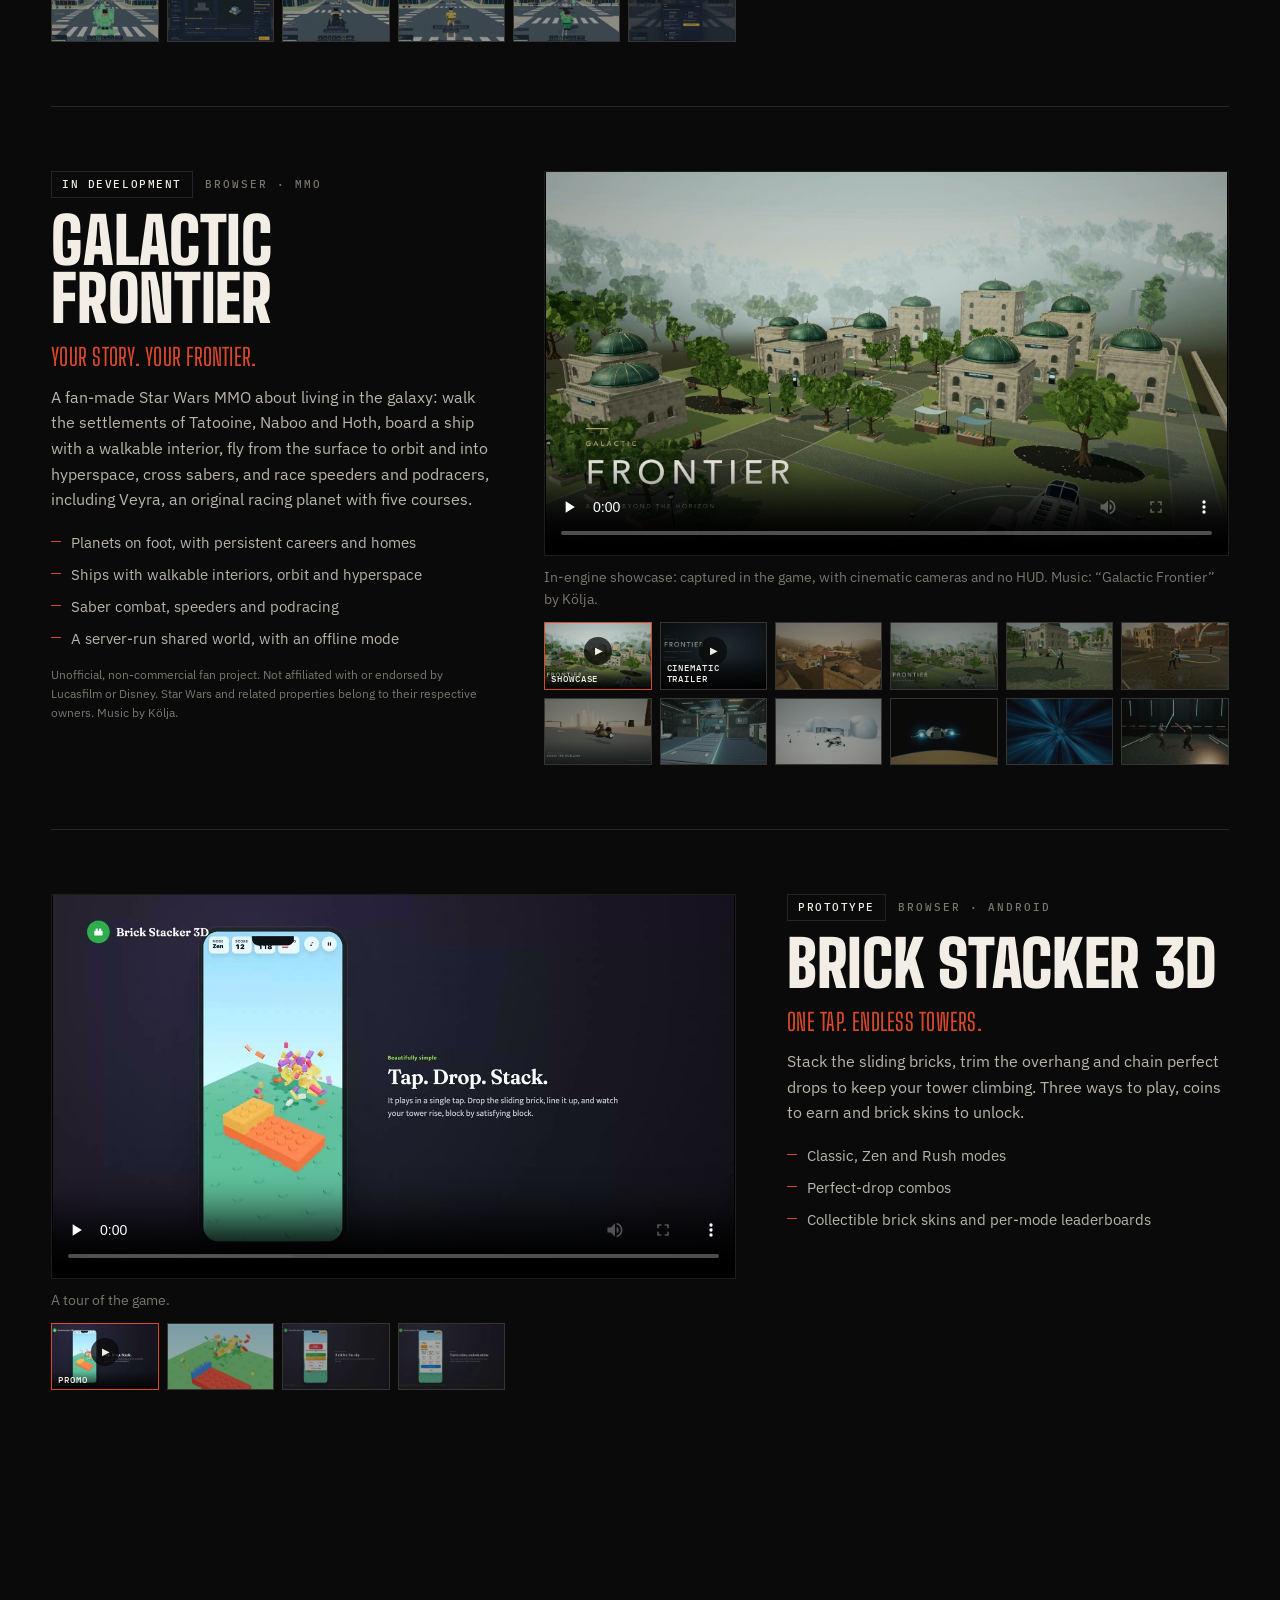
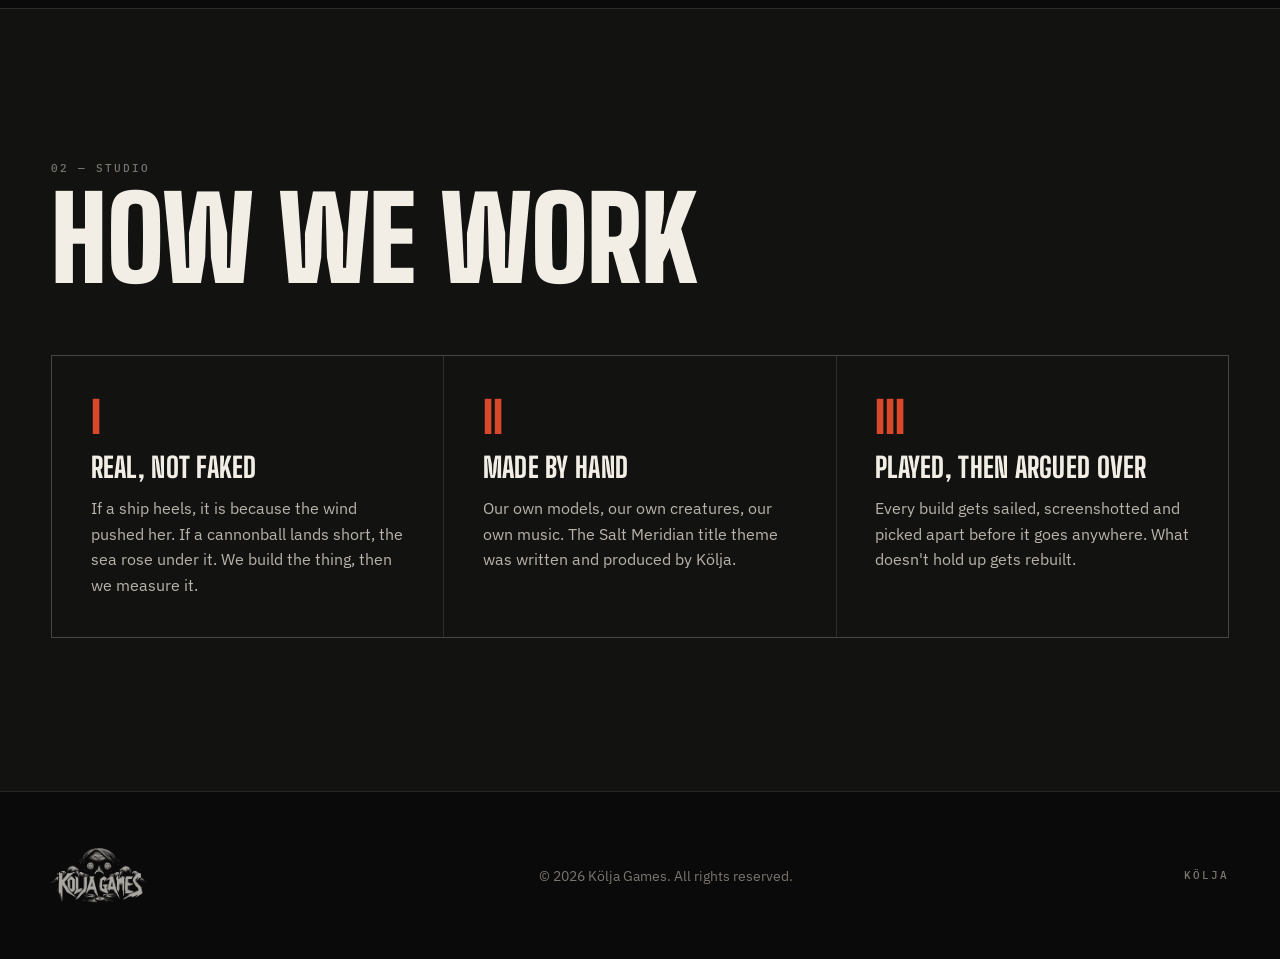
==== commit 78cbfc6c: "Kölja Store goes live at /store/: Comprar by e-mail until PIX is automatic, Store in the nav, /loja/" ====
--- a/games/index.html
+++ b/games/index.html
@@ -24,6 +24,7 @@
     <a href="../">Kölja</a>
     <a href="#games">Games</a>
     <a href="#studio">Studio</a>
+    <a href="../store/">Store</a>
     <a href="salt-meridian/" class="nav__cta">Salt Meridian</a>
   </nav>
 </header>
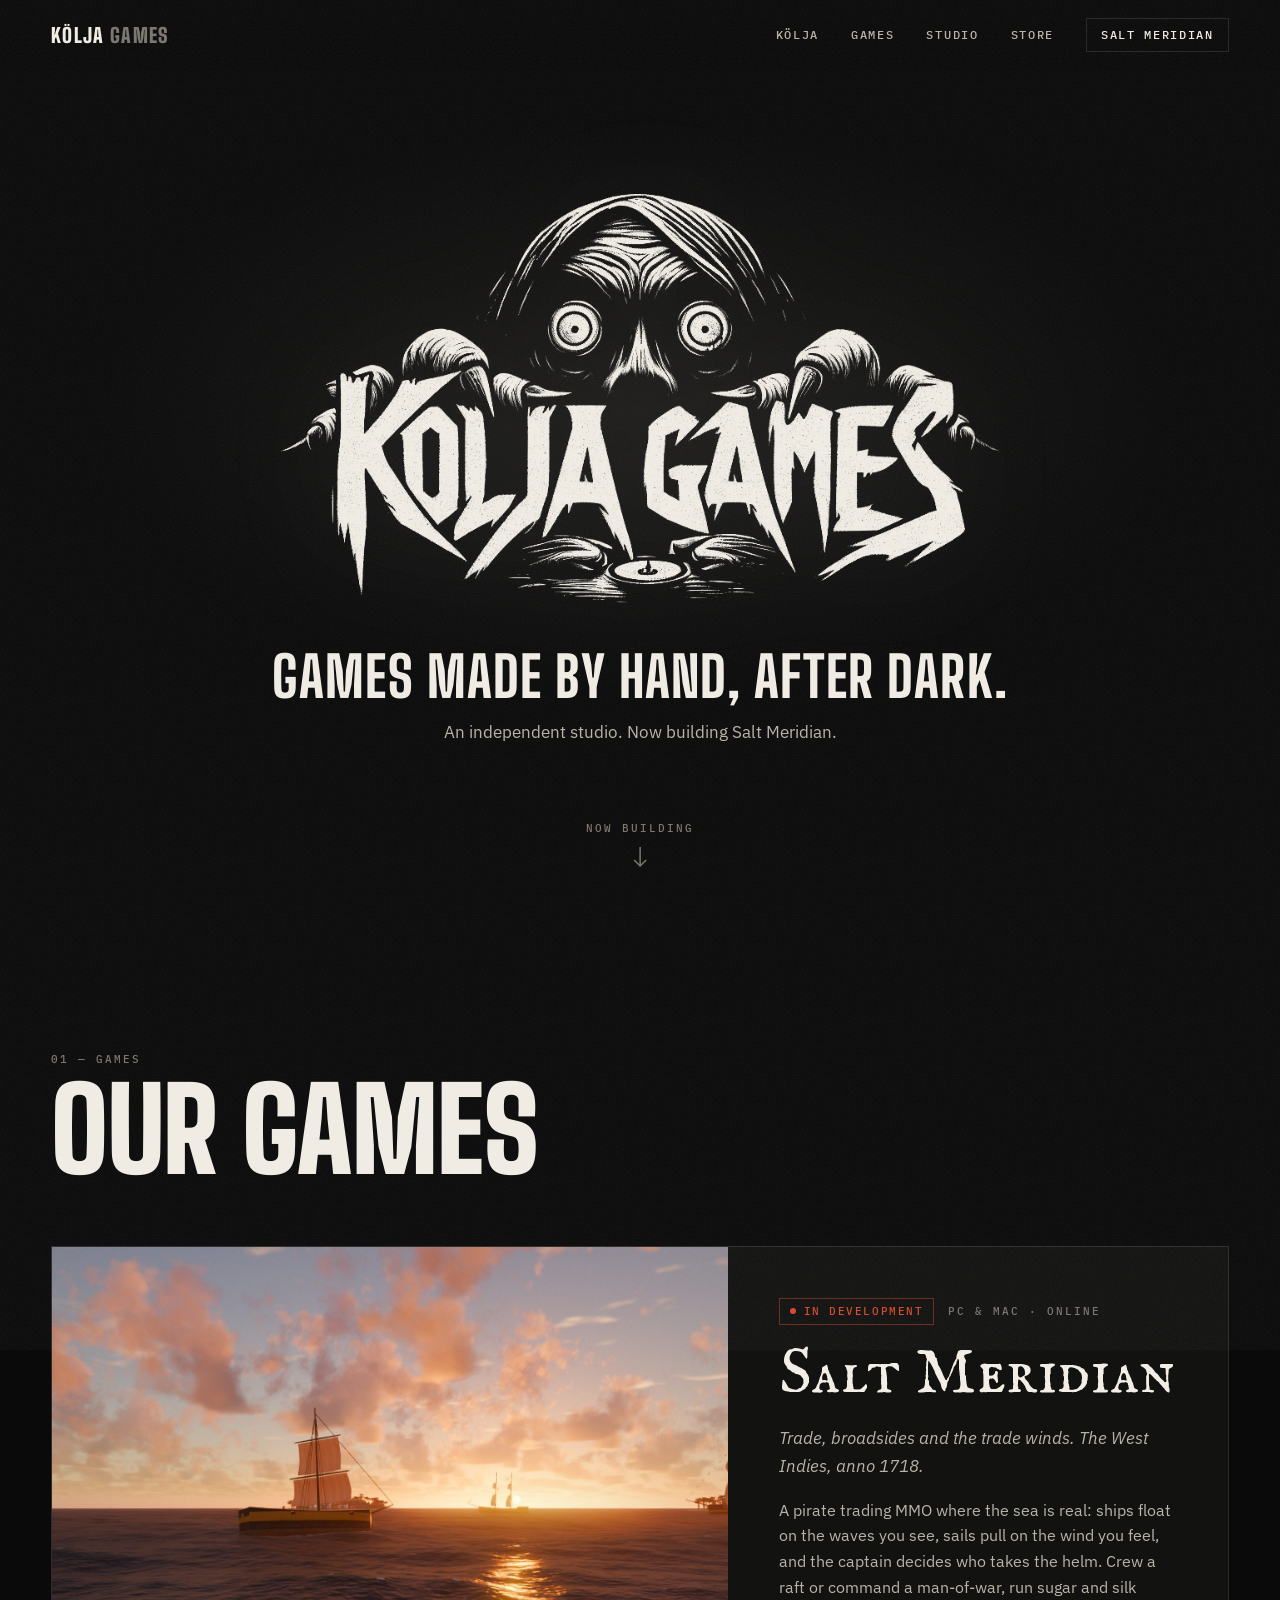
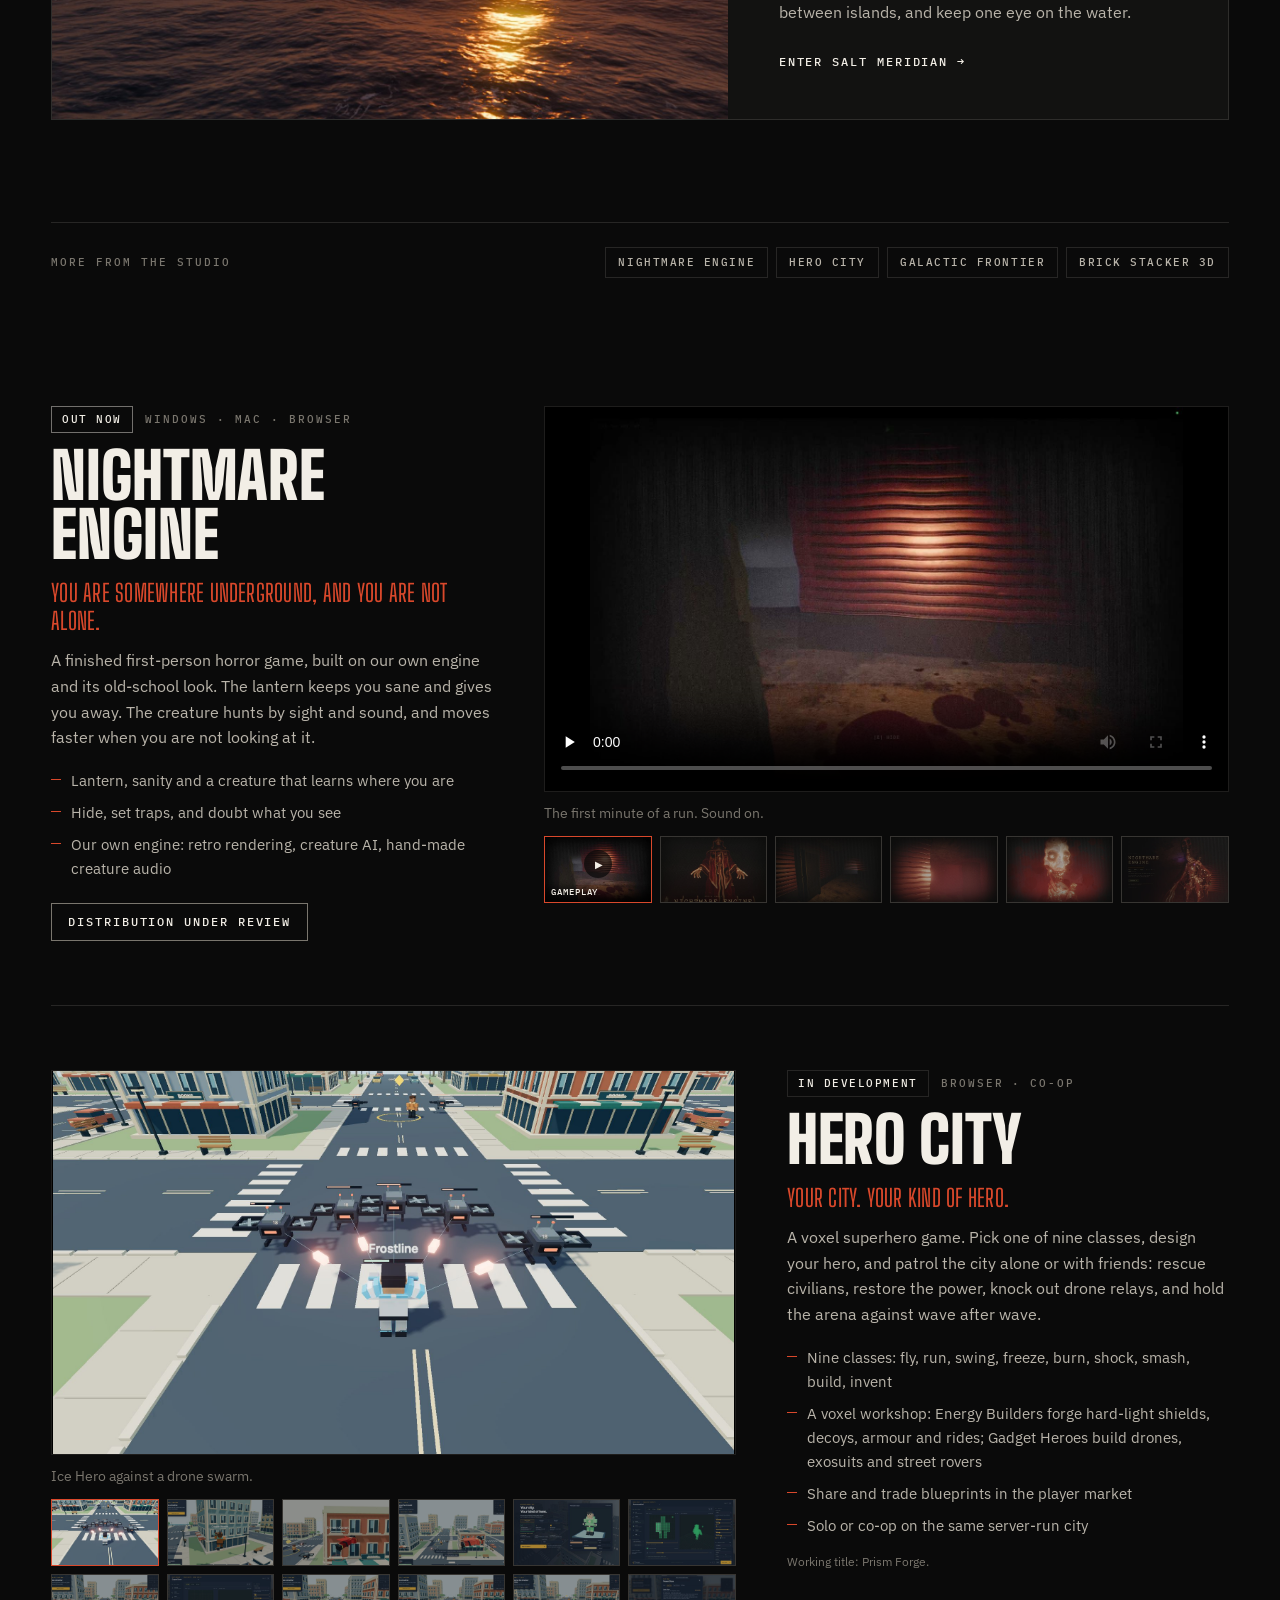
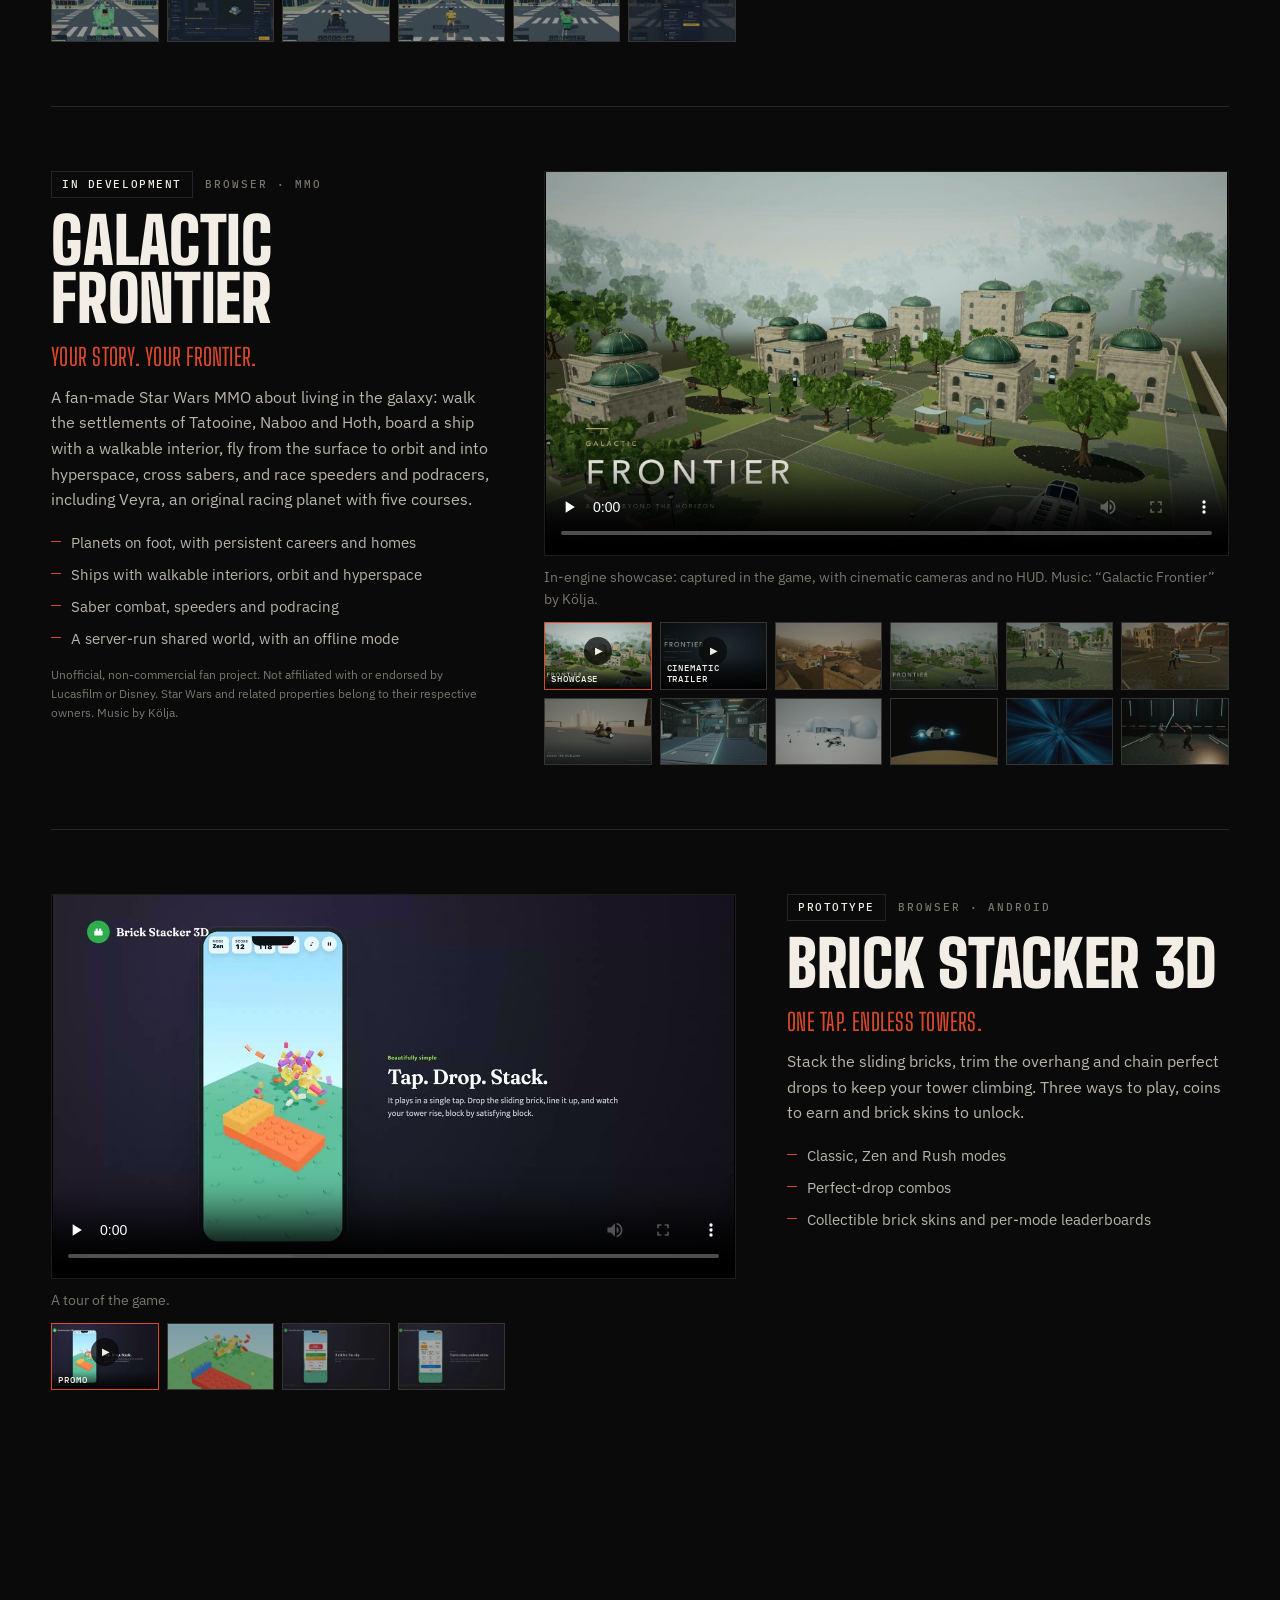
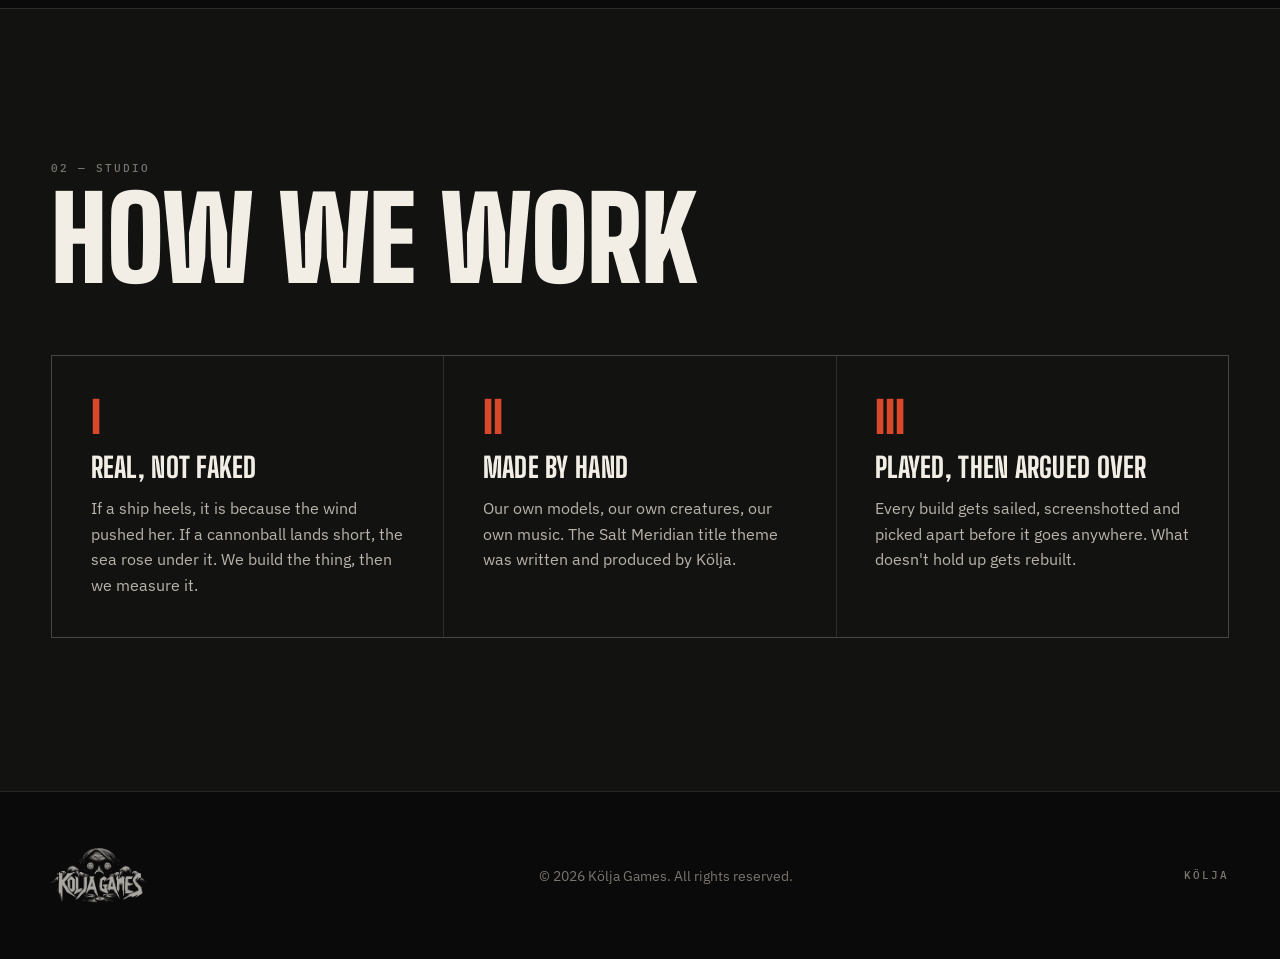
==== commit b7fc8aca: "Suspend free product offers and require verified paid delivery" ====
--- a/games/index.html
+++ b/games/index.html
@@ -73,7 +73,7 @@
           <p class="game__lede">You are somewhere underground, and you are not alone.</p>
           <p class="game__text">A finished first-person horror game, built on our own engine and its old-school look. The lantern keeps you sane and gives you away. The creature hunts by sight and sound, and moves faster when you are not looking at it.</p>
           <ul class="game__points"><li>Lantern, sanity and a creature that learns where you are</li><li>Hide, set traps, and doubt what you see</li><li>Our own engine: retro rendering, creature AI, hand-made creature audio</li></ul>
-          <a class="game__go" href="https://koljagames.itch.io/nightmare-engine" target="_blank" rel="noopener">Play free on itch.io <span aria-hidden="true">↗</span></a>
+          <span class="game__go">Distribution under review</span>
         </div>
         <div class="game__media" data-viewer>
           <div class="viewer"><video controls playsinline preload="none" poster="assets/games/nightmare-engine/video-poster.jpg"><source src="assets/games/nightmare-engine/gameplay.mp4" type="video/mp4"></video></div>
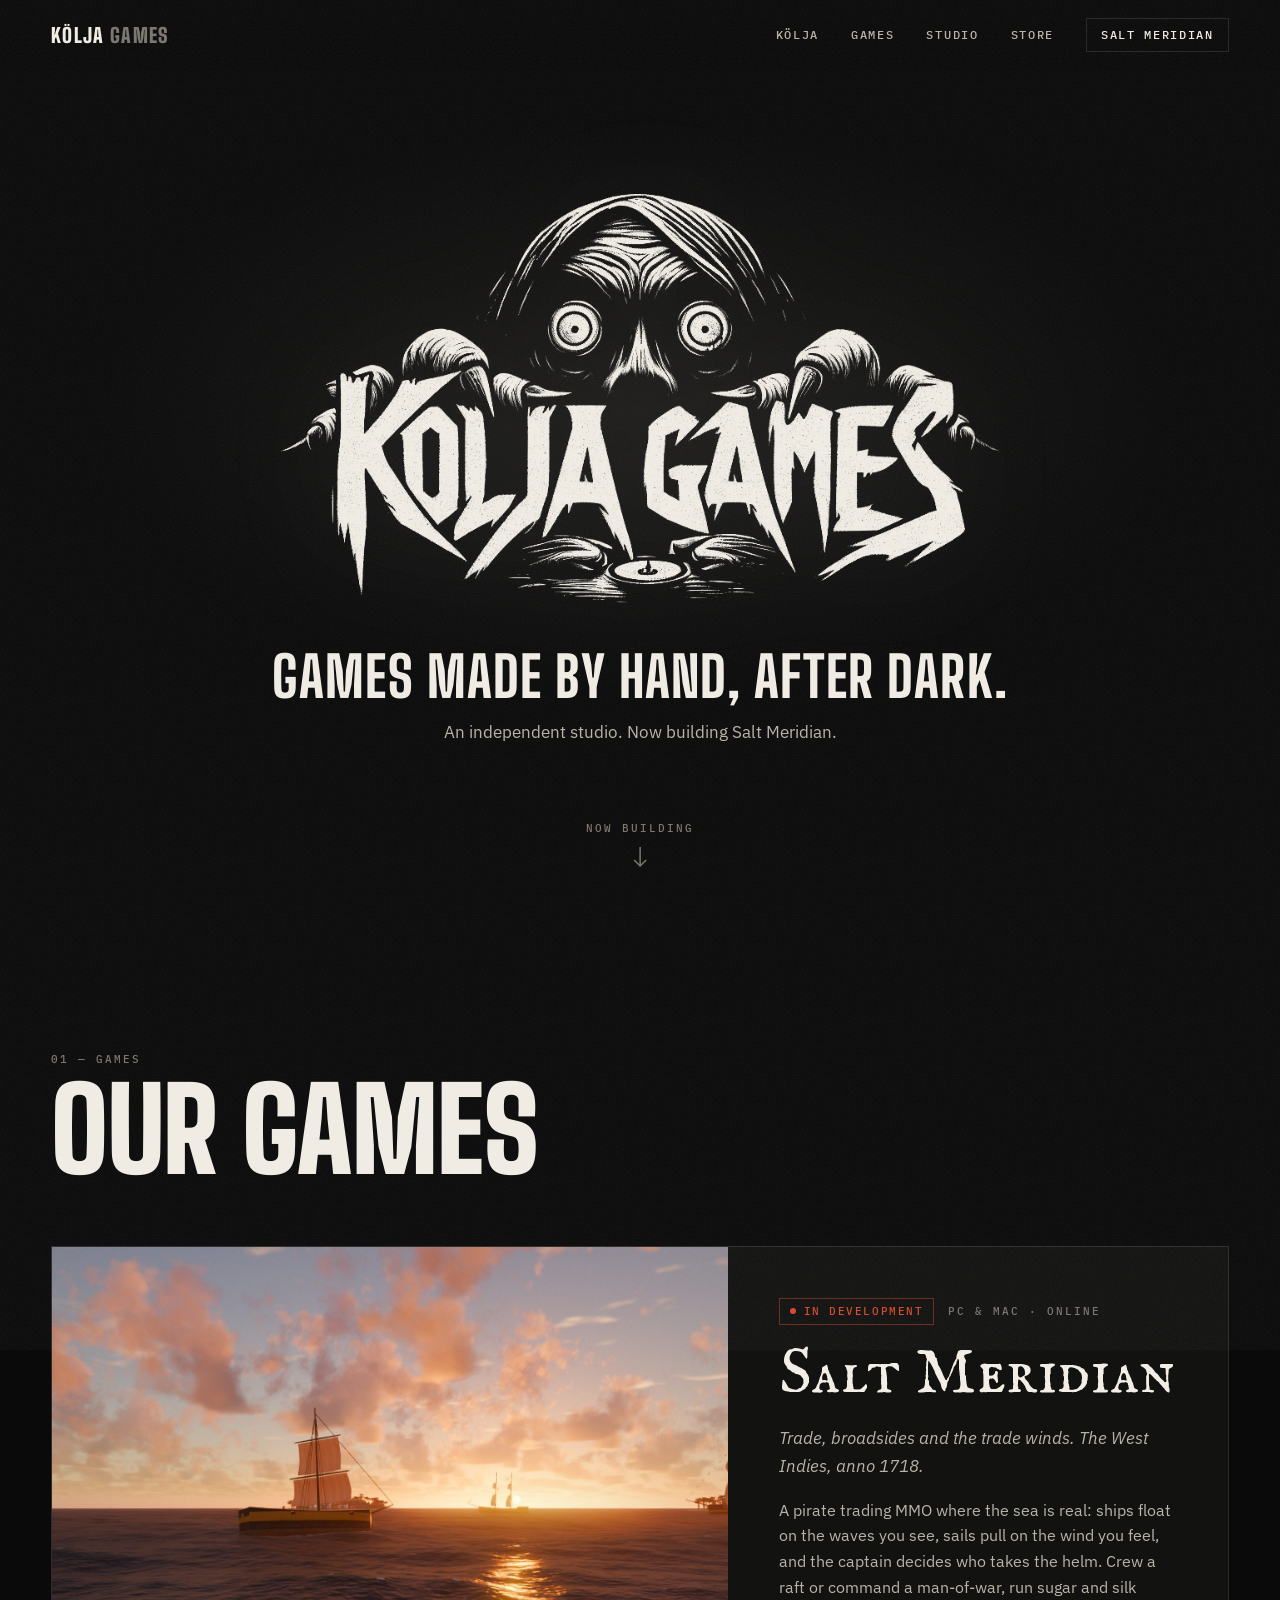
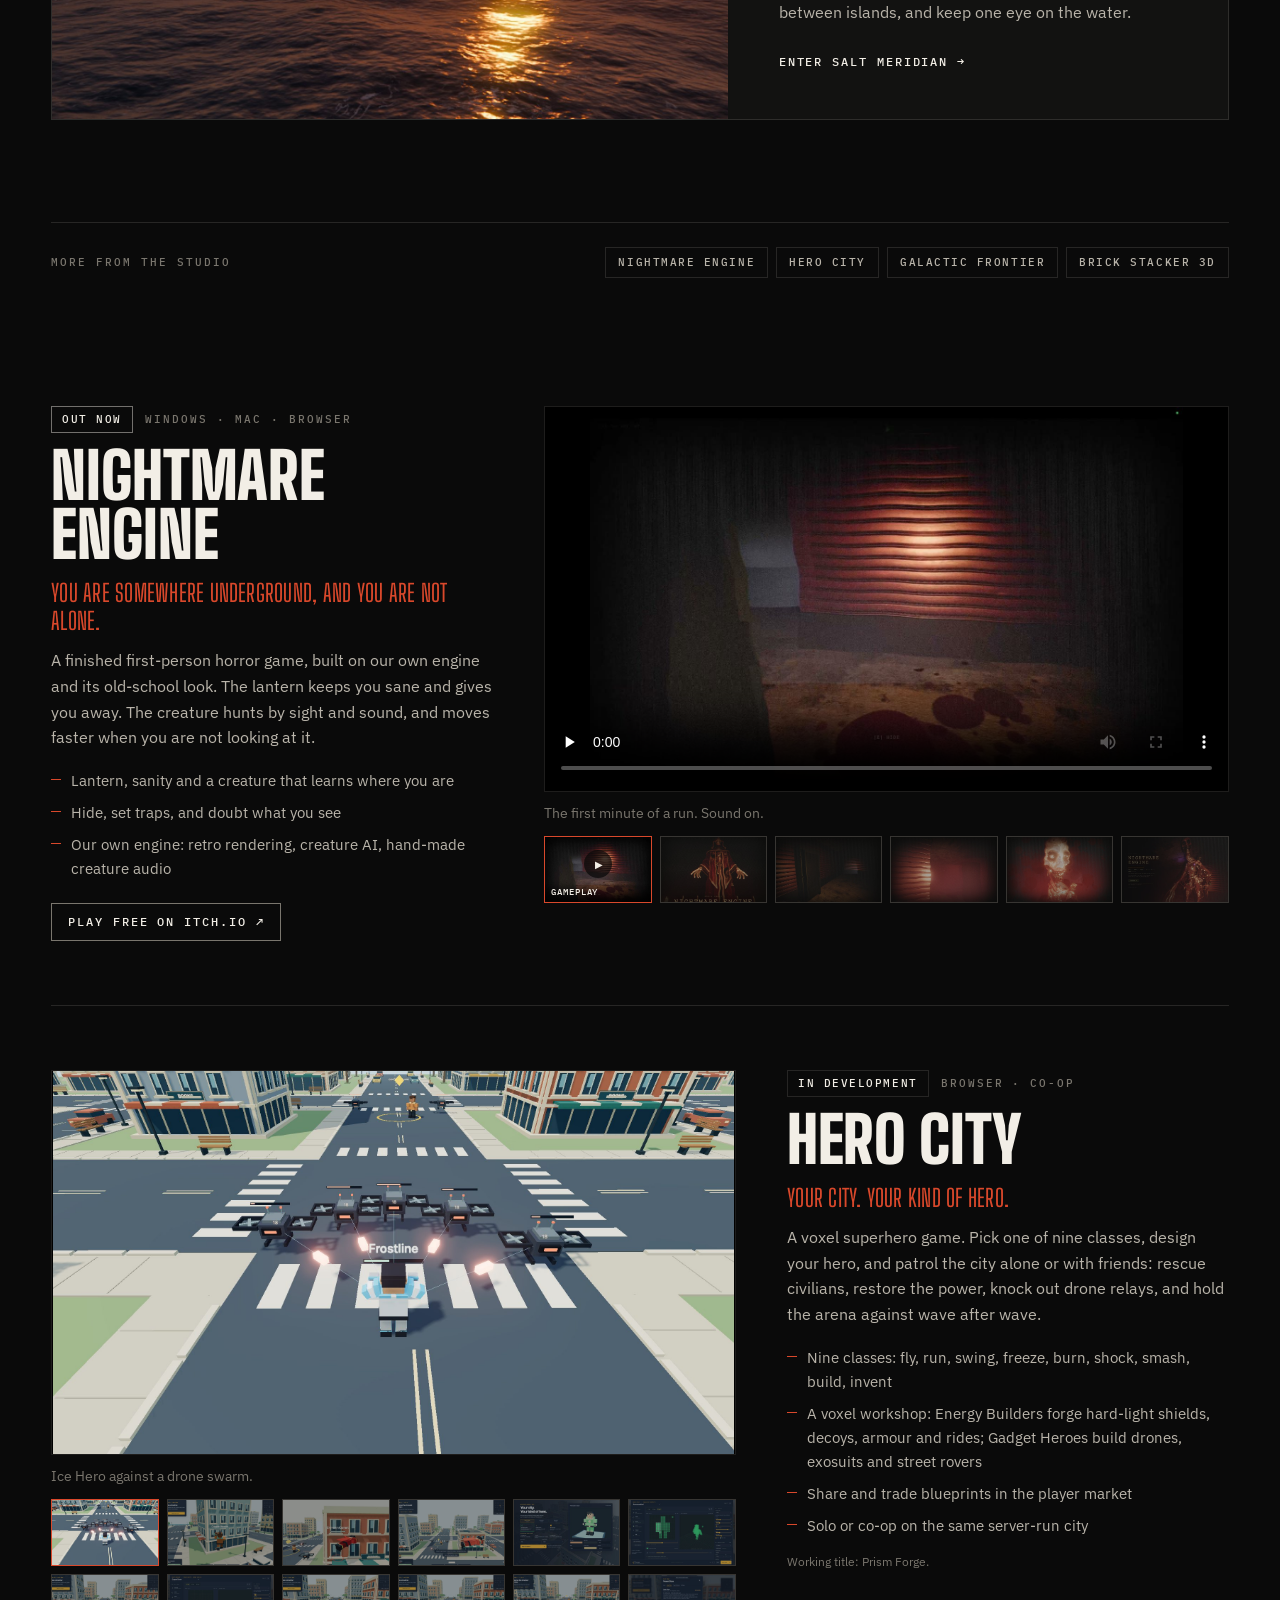
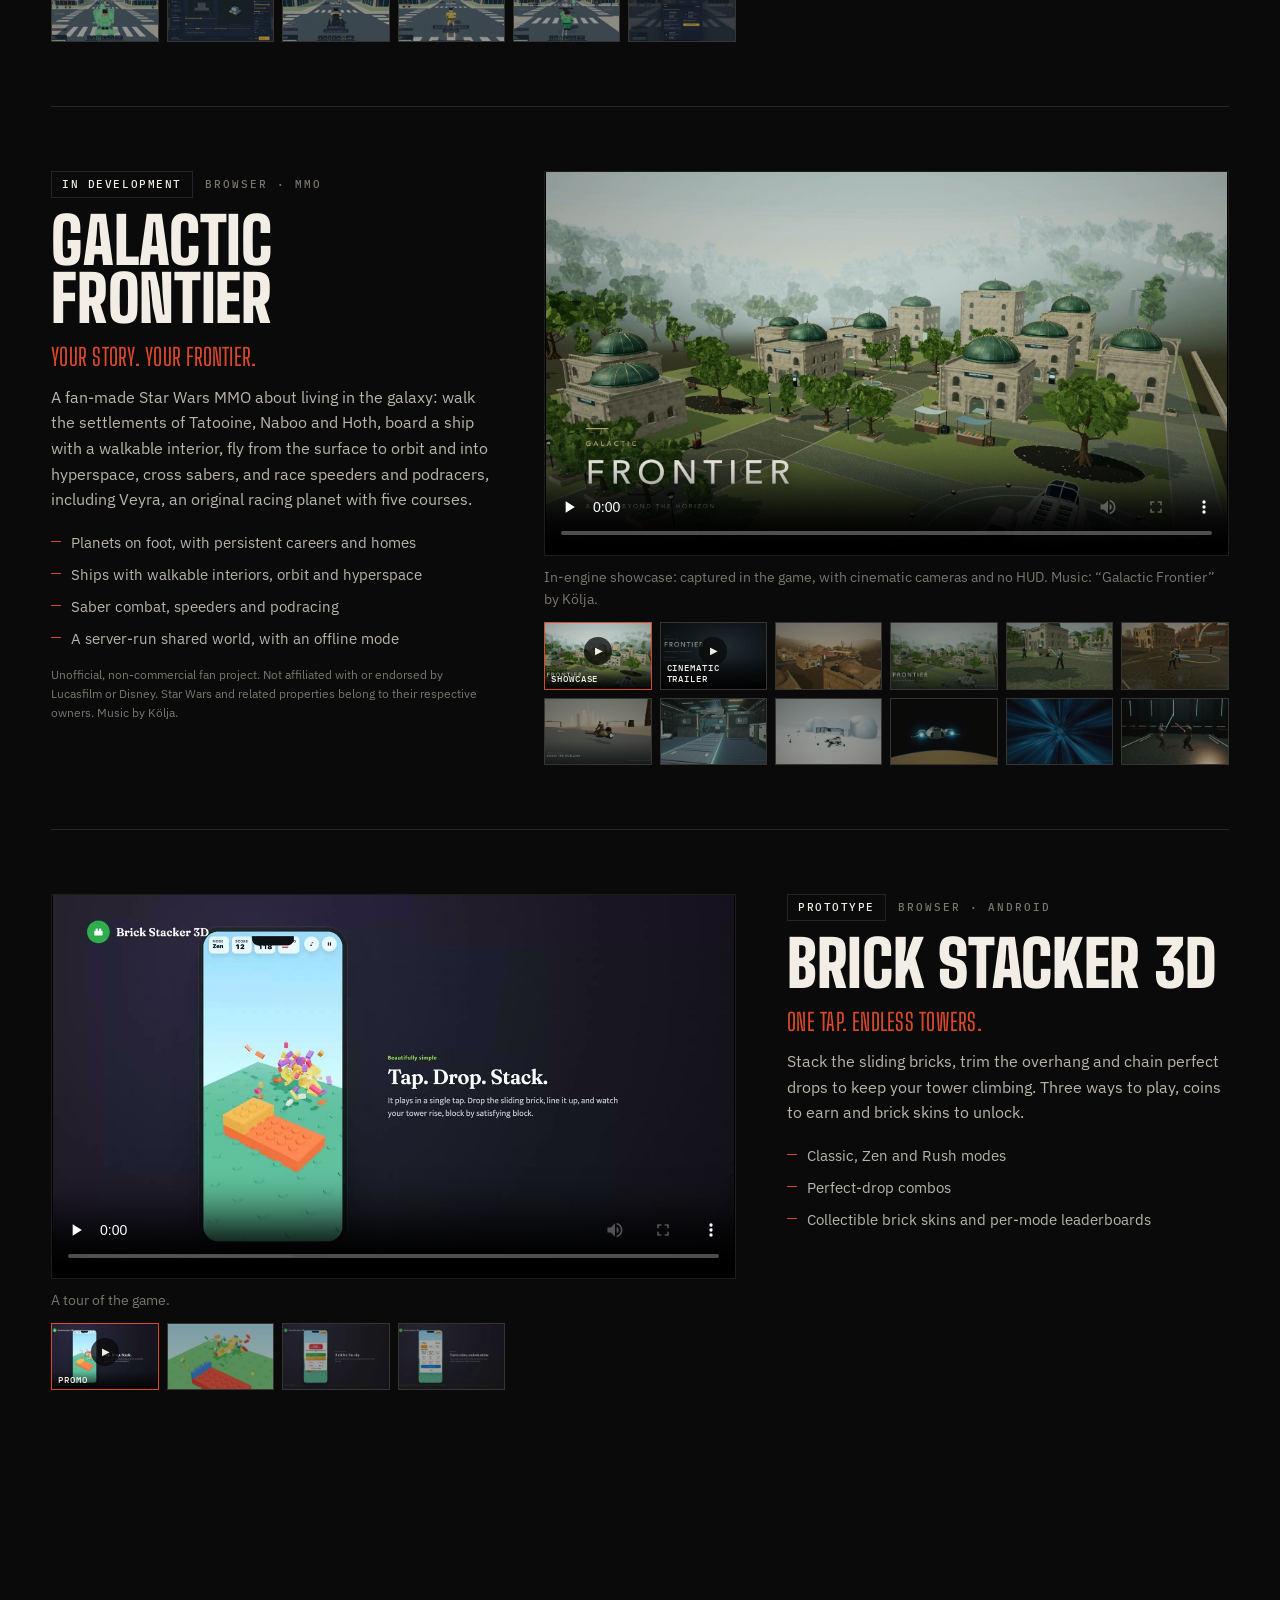
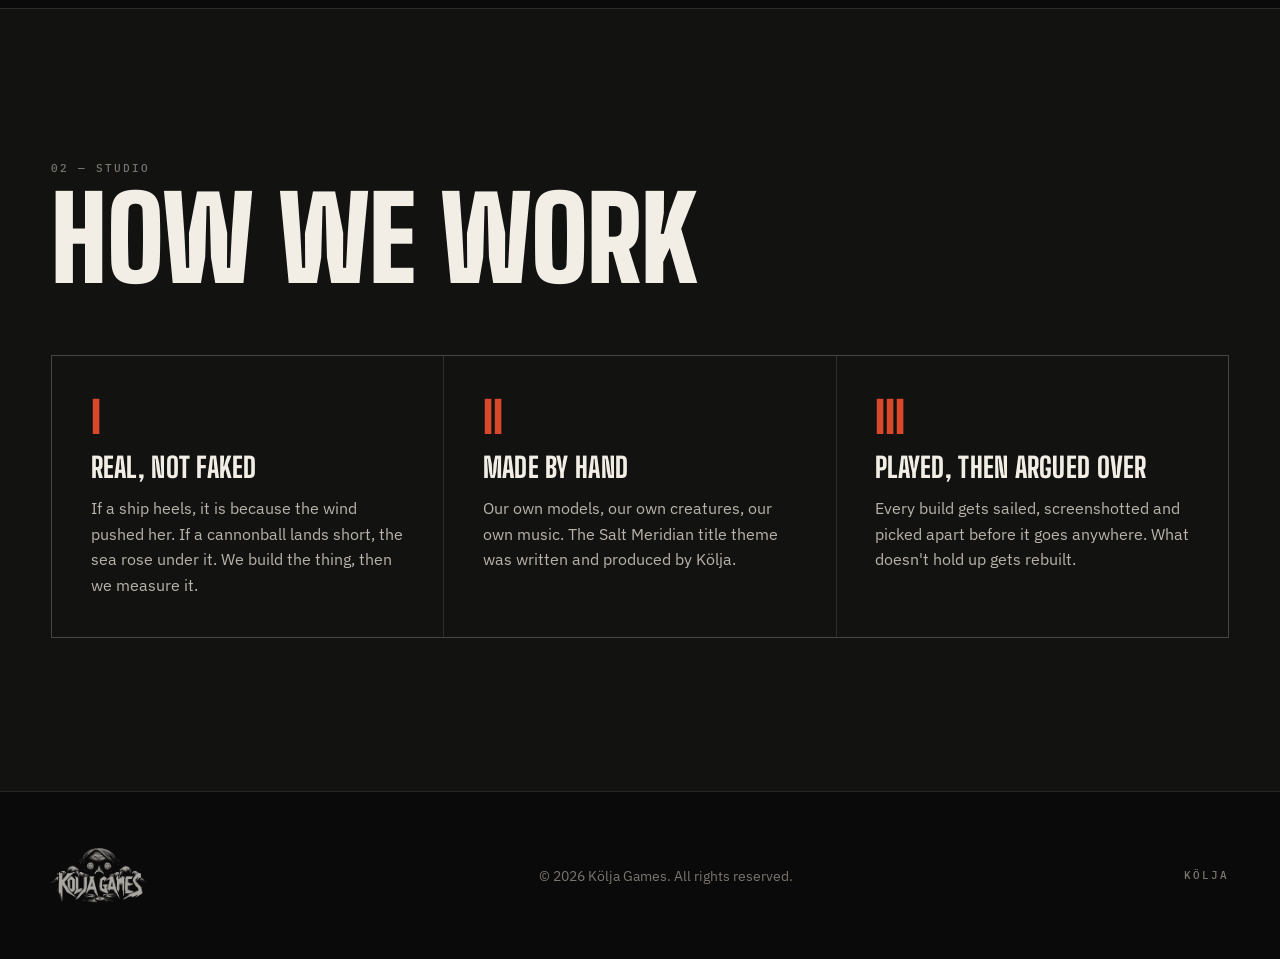
==== commit 37377fe1: "Preserve free Nightmare Engine and refresh authorized download links" ====
--- a/games/index.html
+++ b/games/index.html
@@ -73,7 +73,7 @@
           <p class="game__lede">You are somewhere underground, and you are not alone.</p>
           <p class="game__text">A finished first-person horror game, built on our own engine and its old-school look. The lantern keeps you sane and gives you away. The creature hunts by sight and sound, and moves faster when you are not looking at it.</p>
           <ul class="game__points"><li>Lantern, sanity and a creature that learns where you are</li><li>Hide, set traps, and doubt what you see</li><li>Our own engine: retro rendering, creature AI, hand-made creature audio</li></ul>
-          <span class="game__go">Distribution under review</span>
+          <a class="game__go" href="https://koljagames.itch.io/nightmare-engine" target="_blank" rel="noopener">Play free on itch.io <span aria-hidden="true">↗</span></a>
         </div>
         <div class="game__media" data-viewer>
           <div class="viewer"><video controls playsinline preload="none" poster="assets/games/nightmare-engine/video-poster.jpg"><source src="assets/games/nightmare-engine/gameplay.mp4" type="video/mp4"></video></div>
